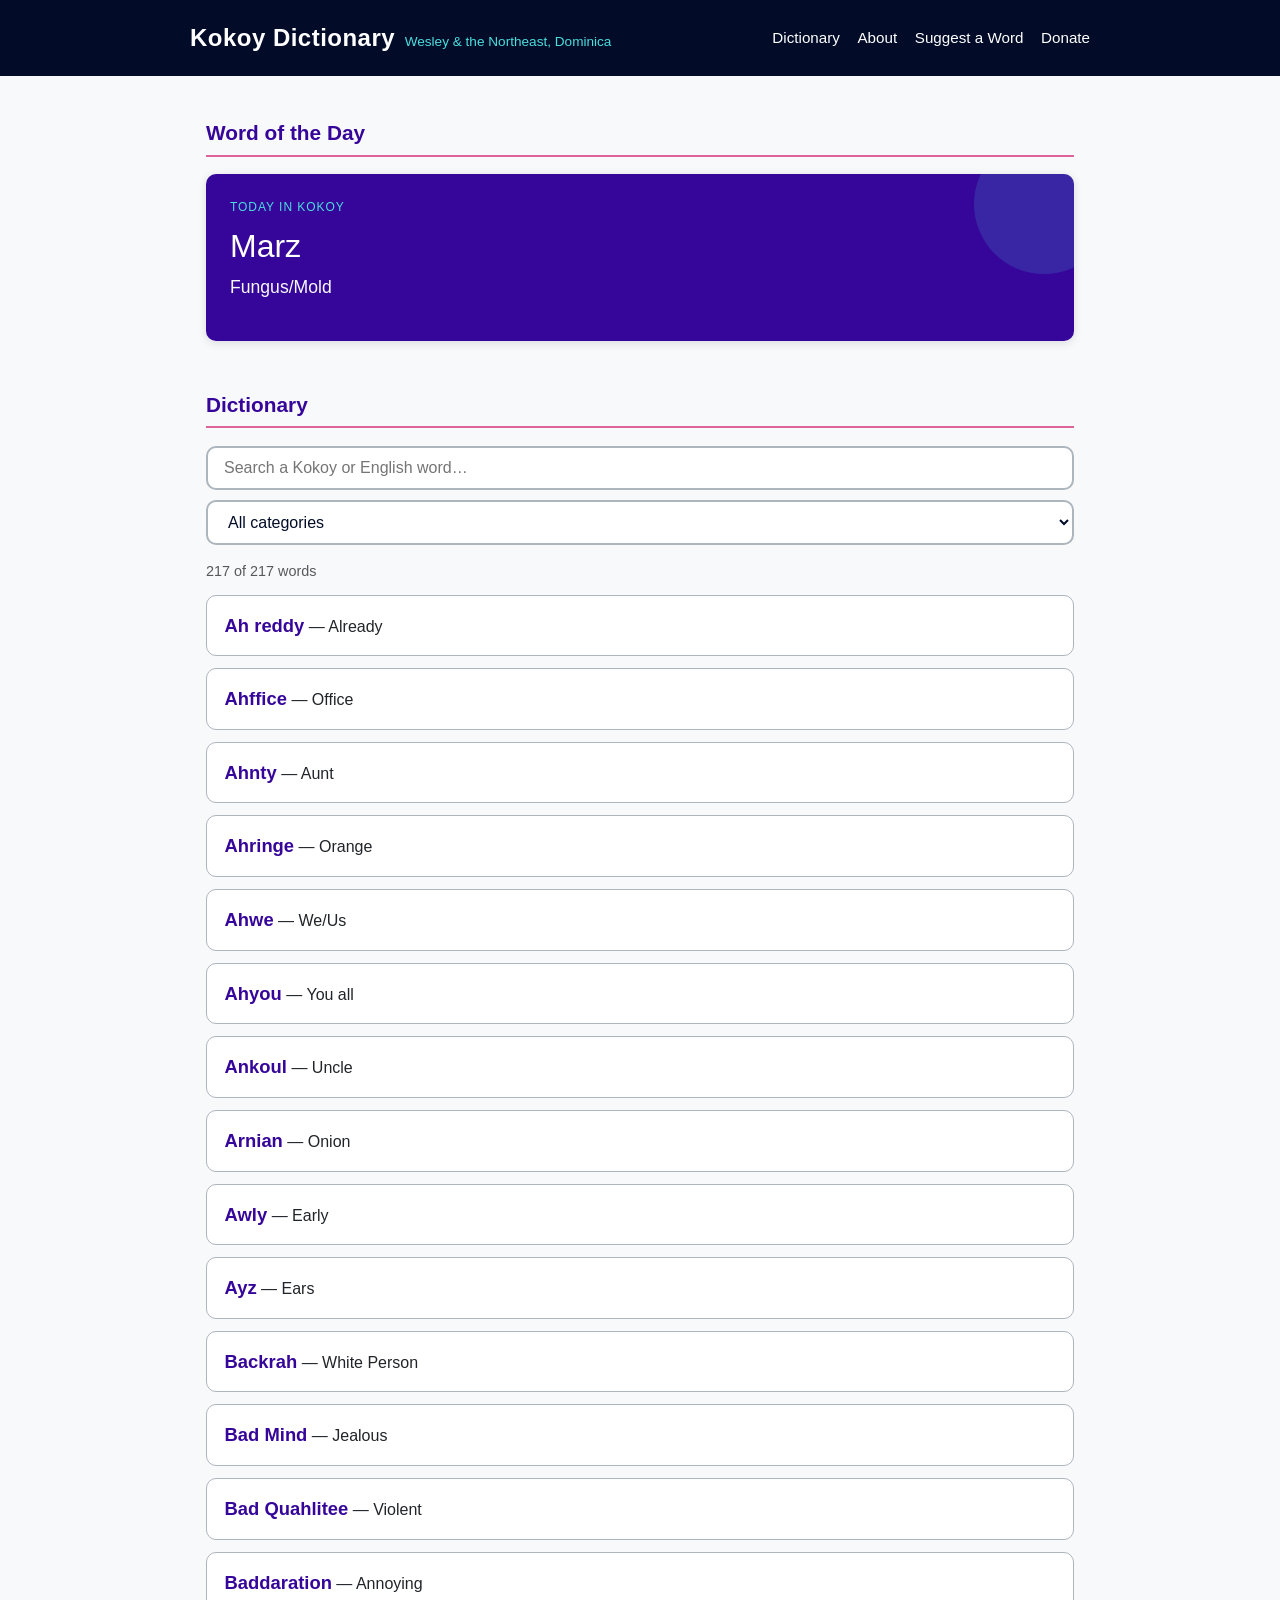
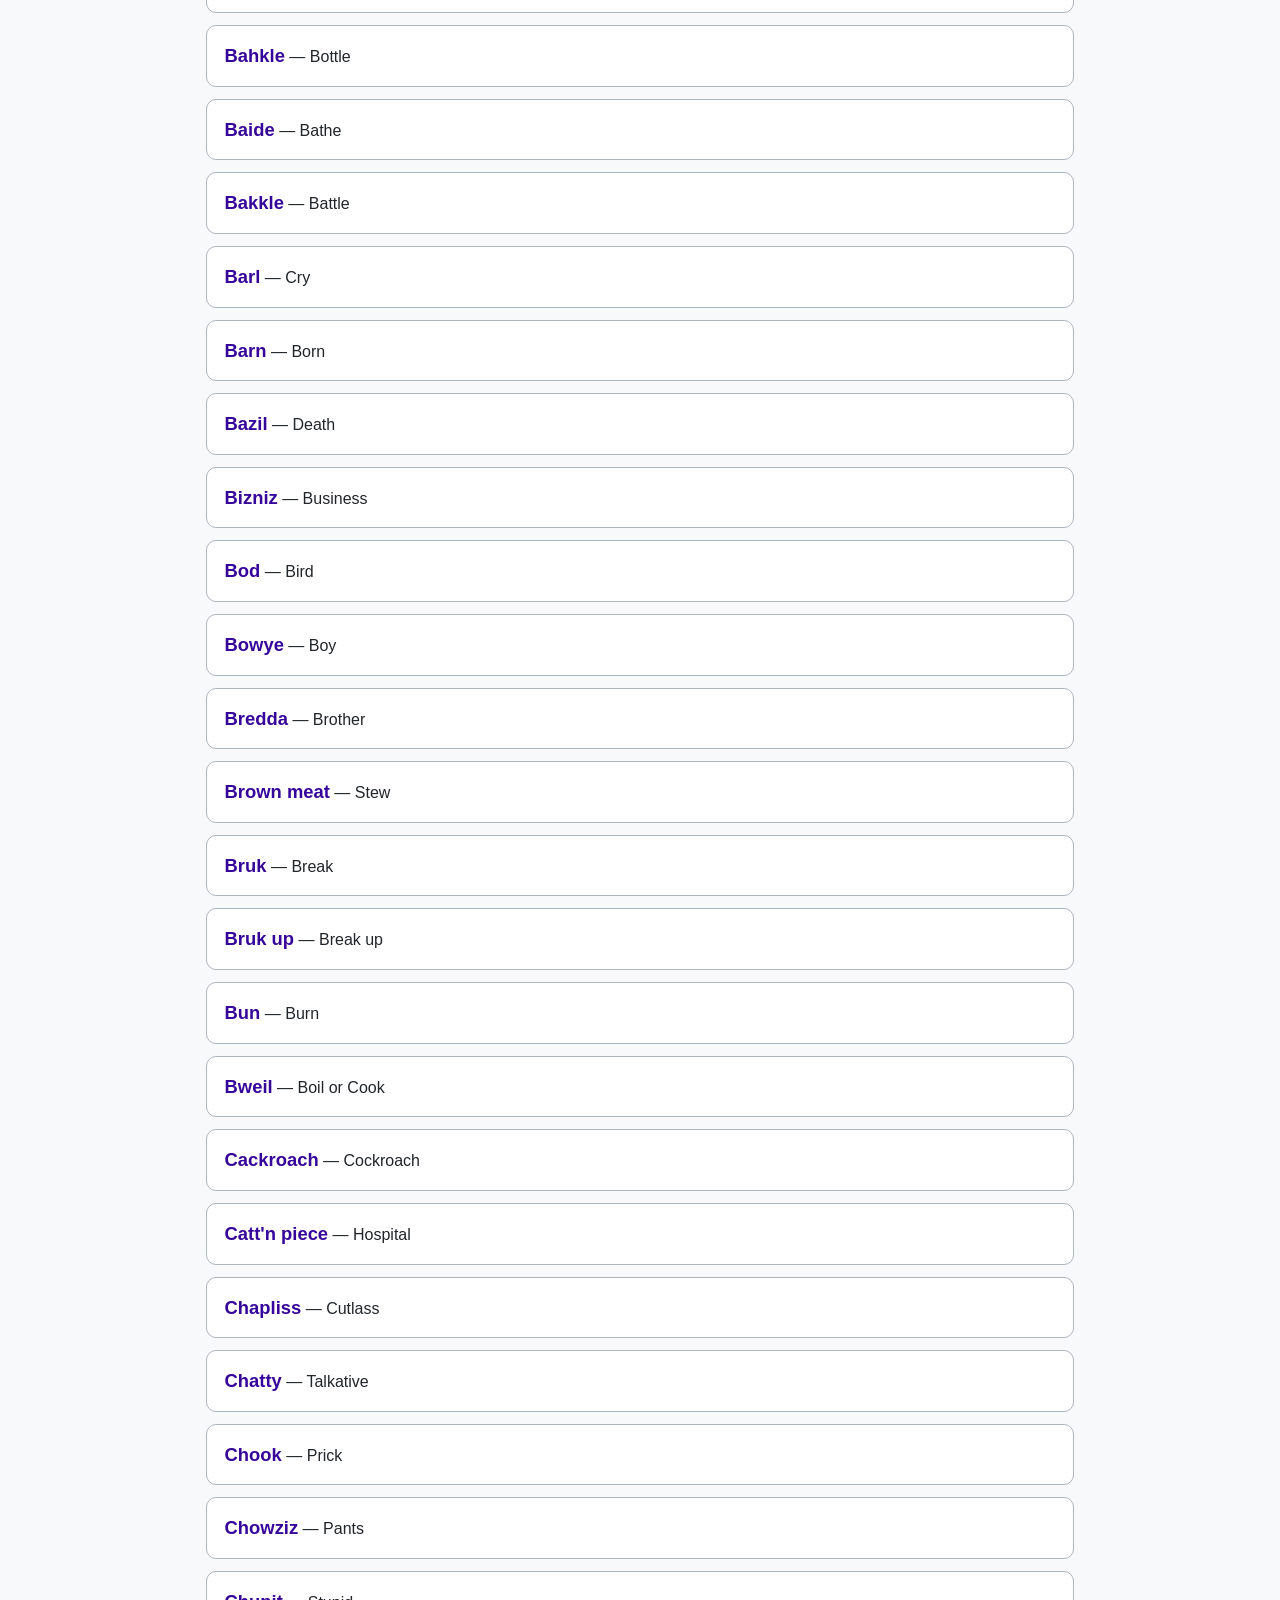
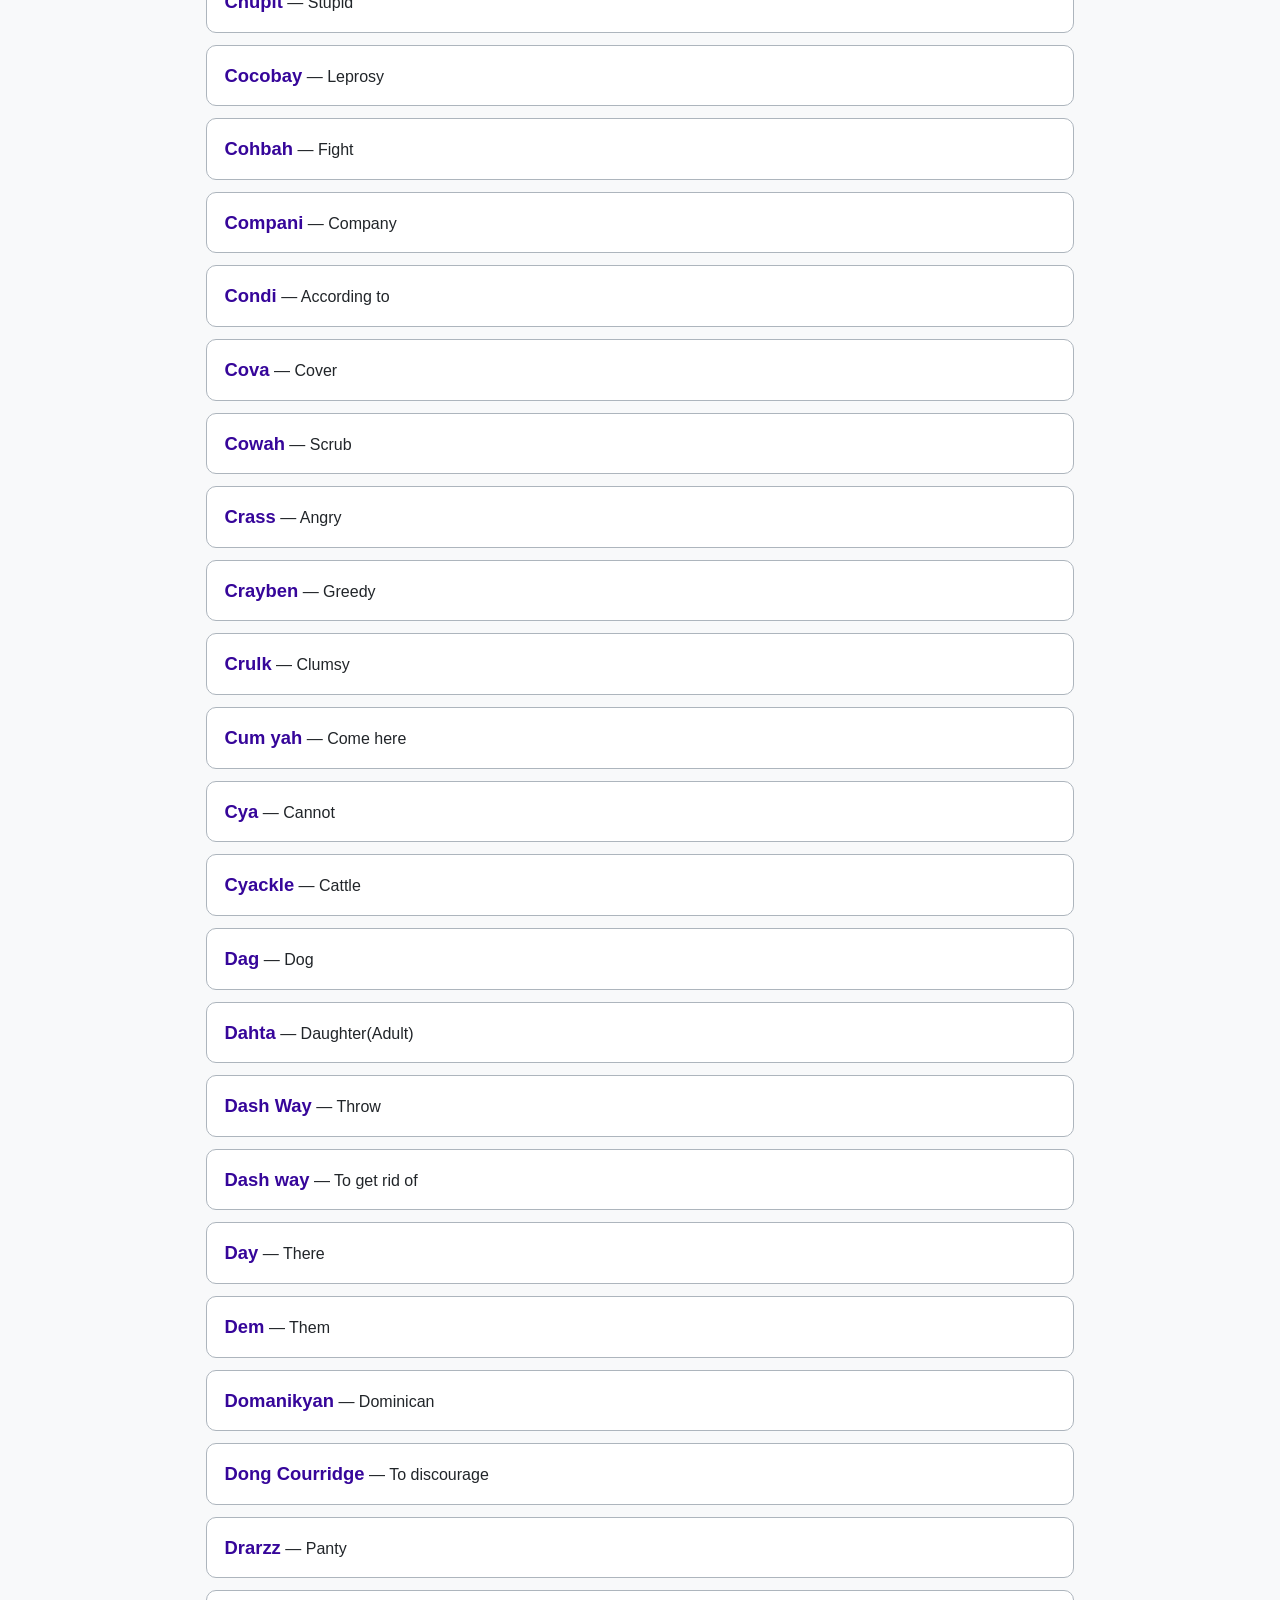
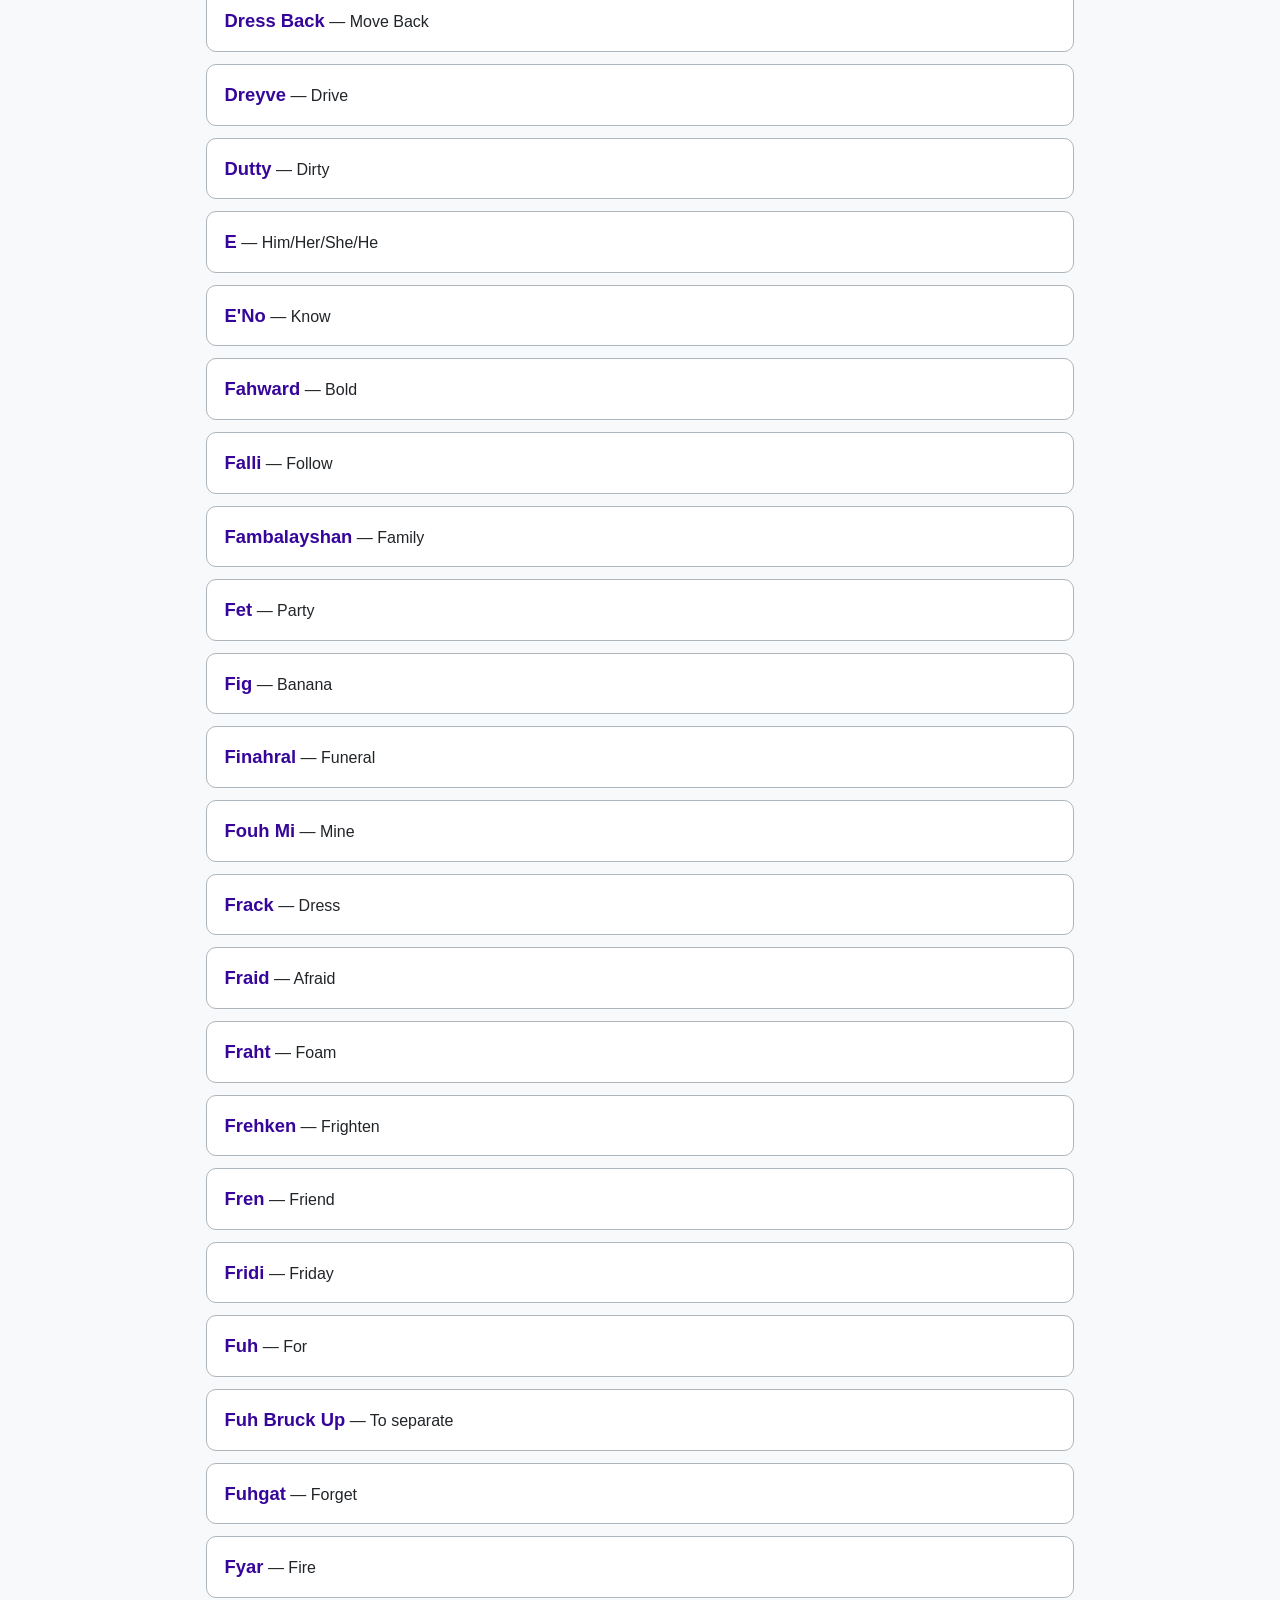
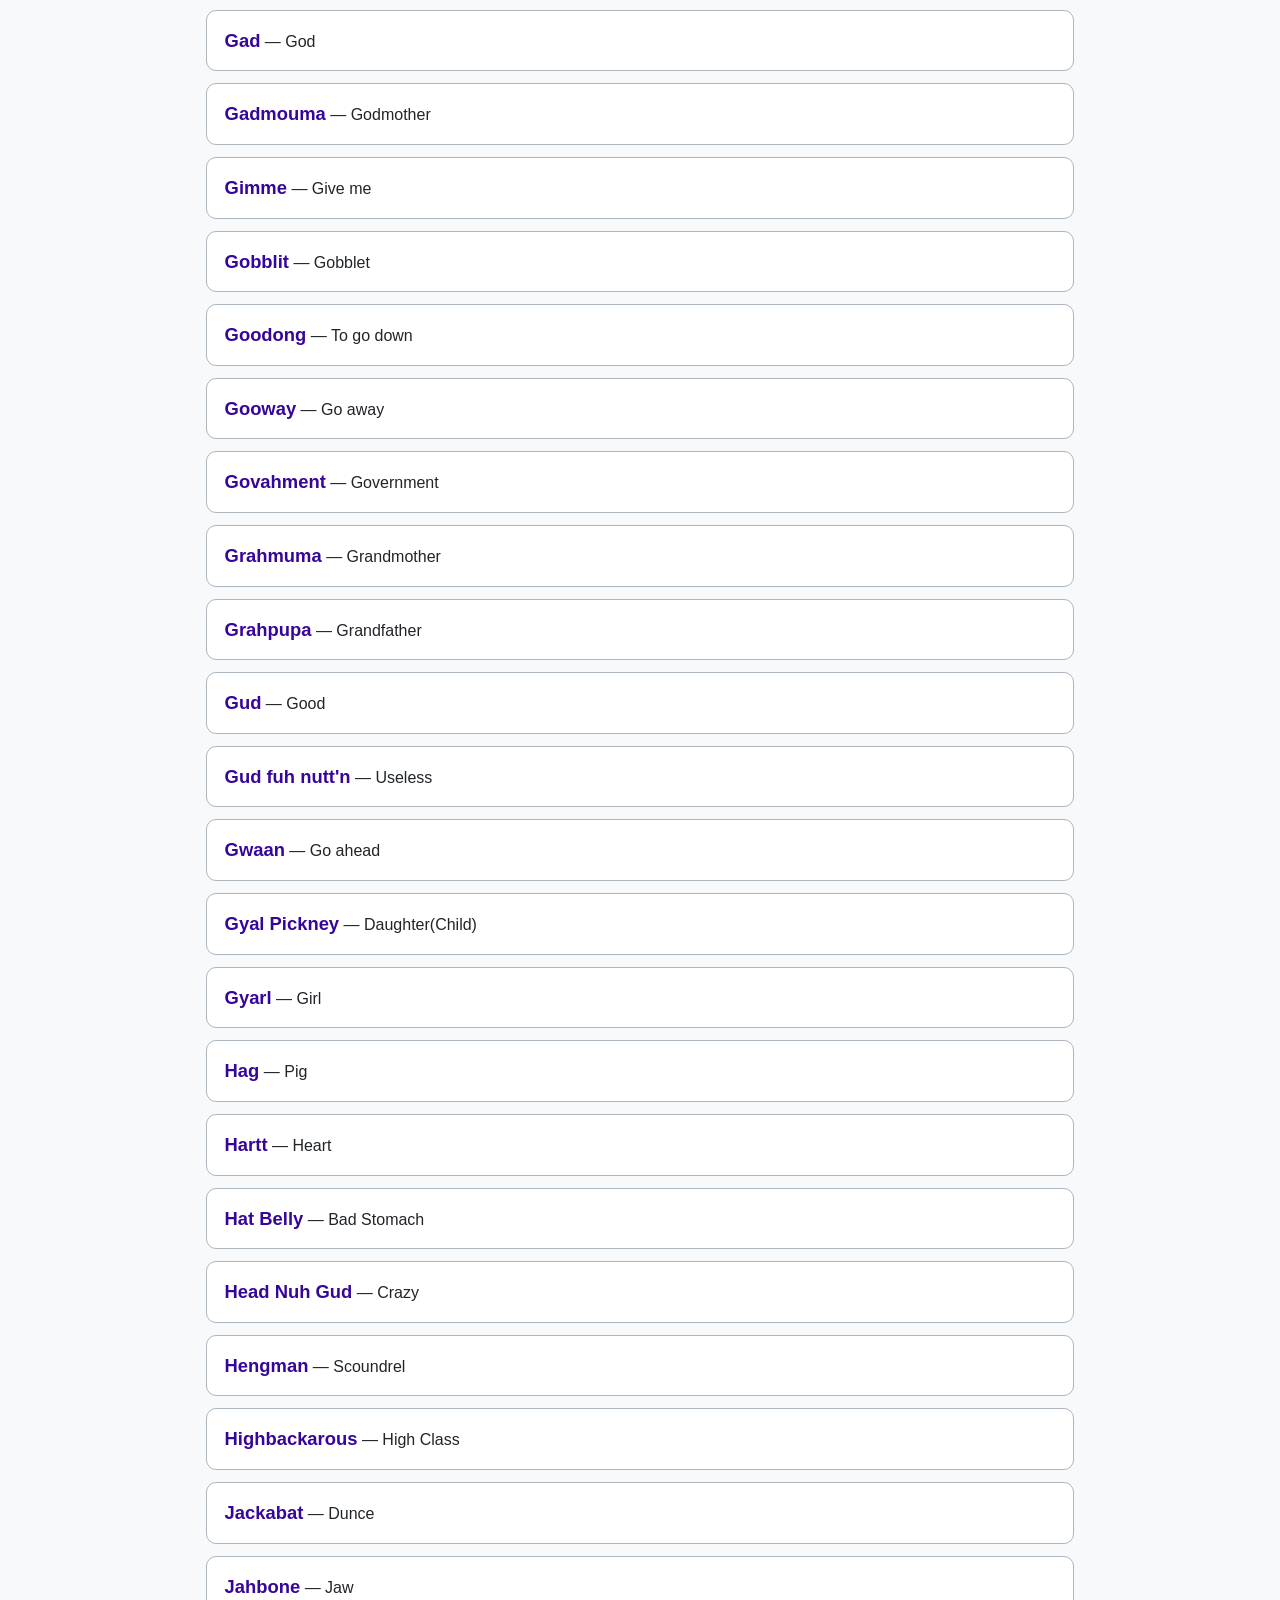
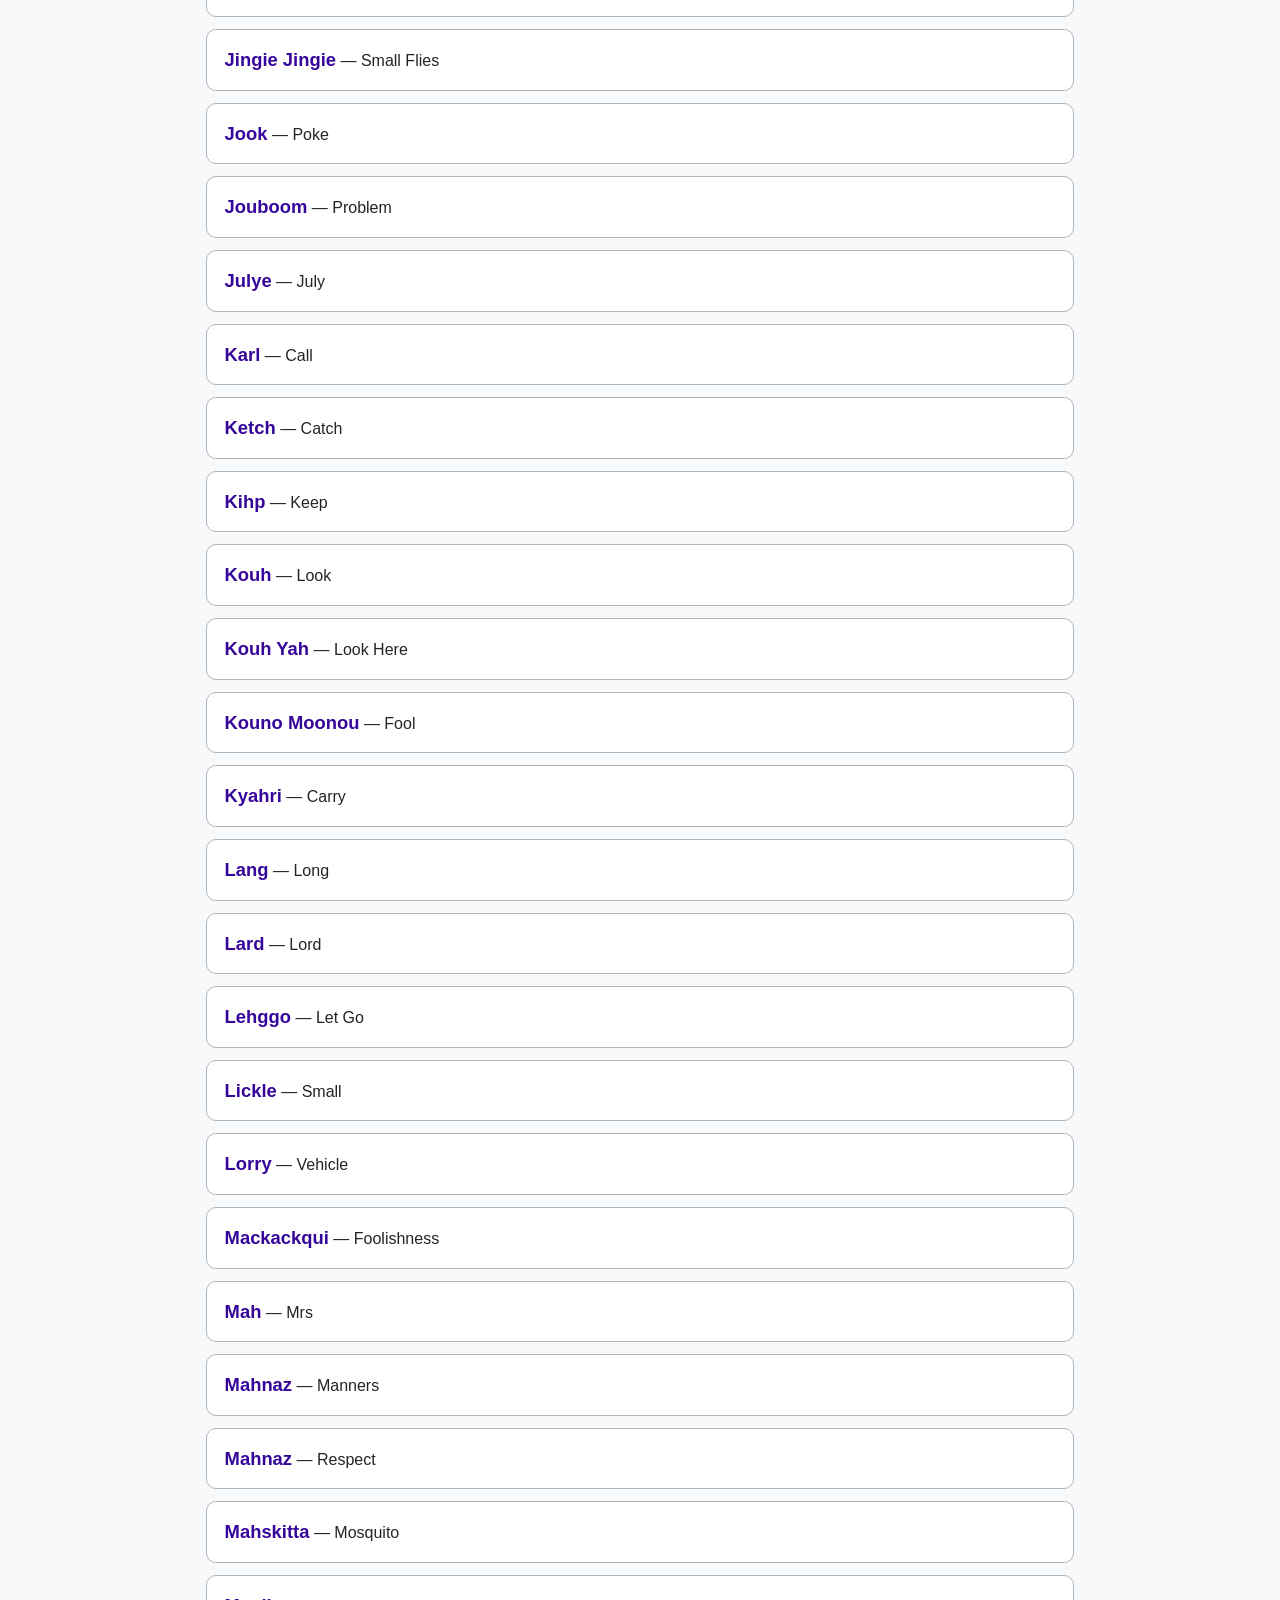
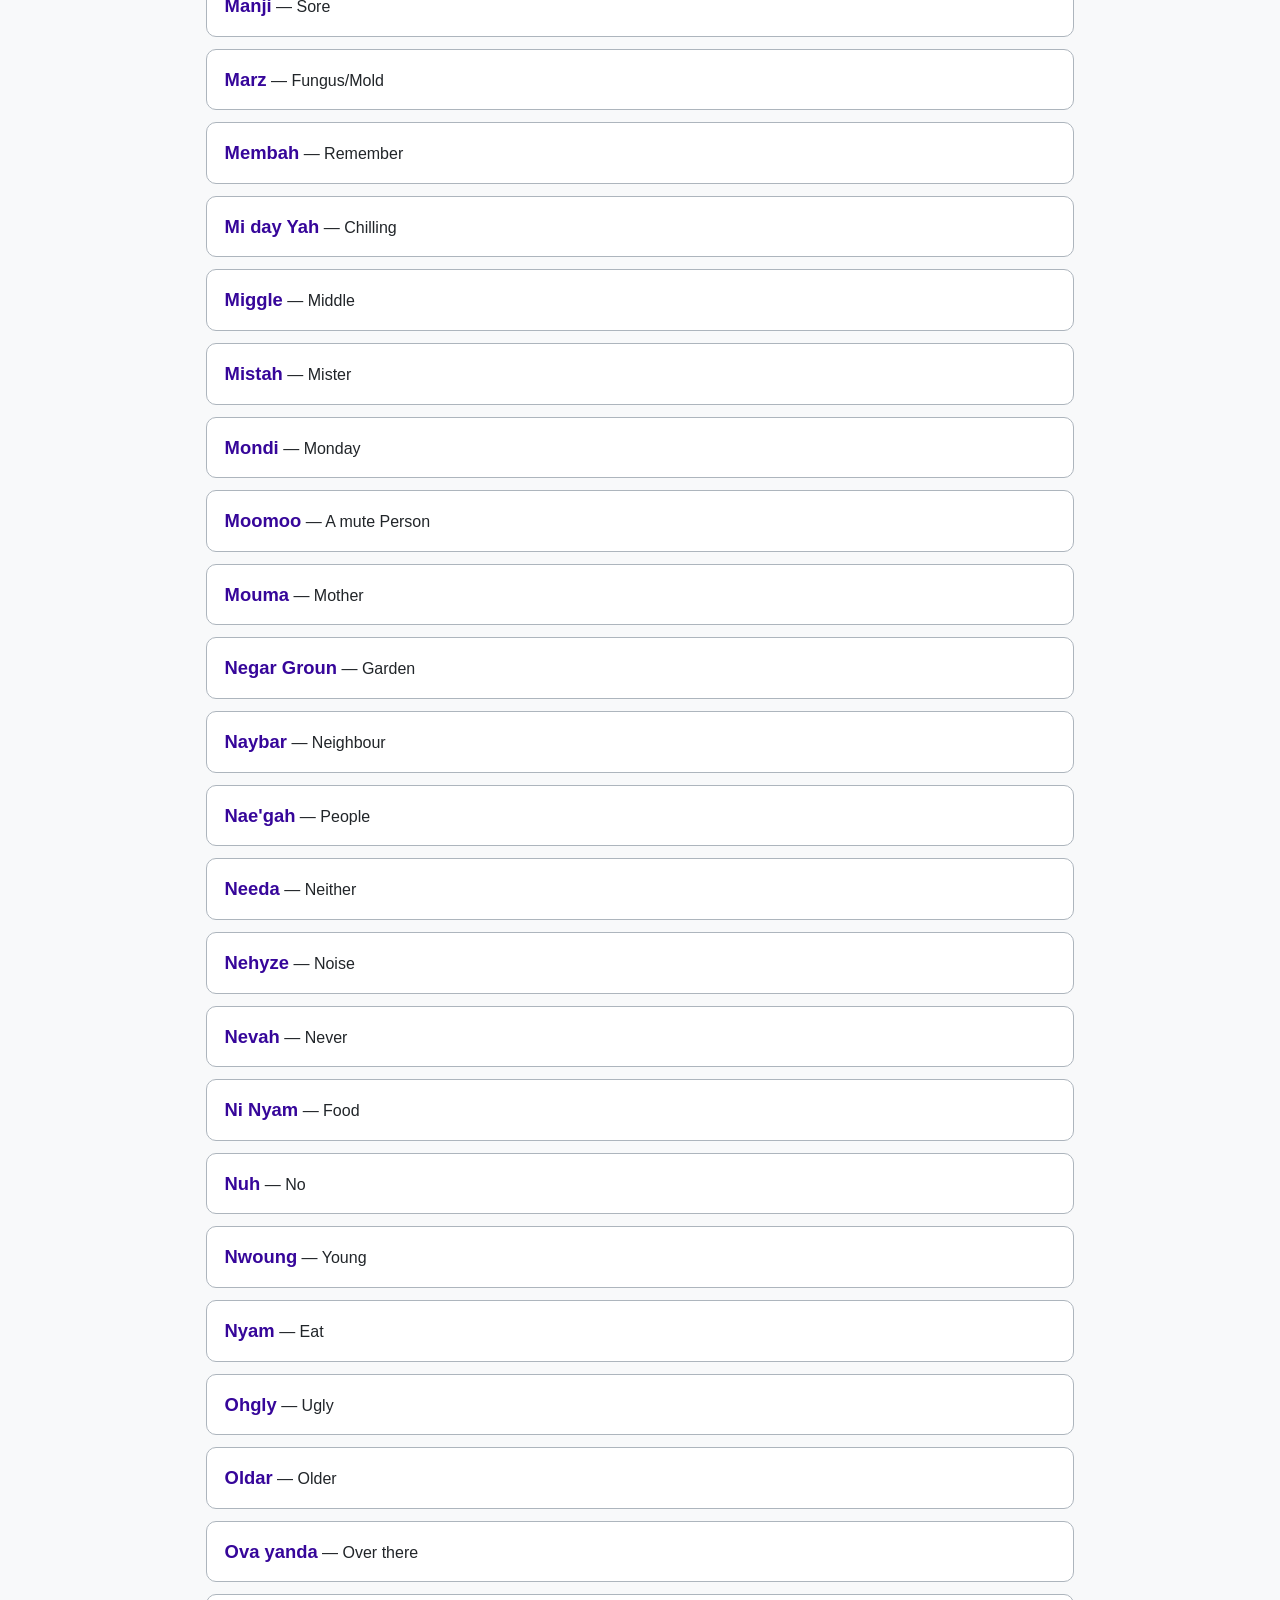
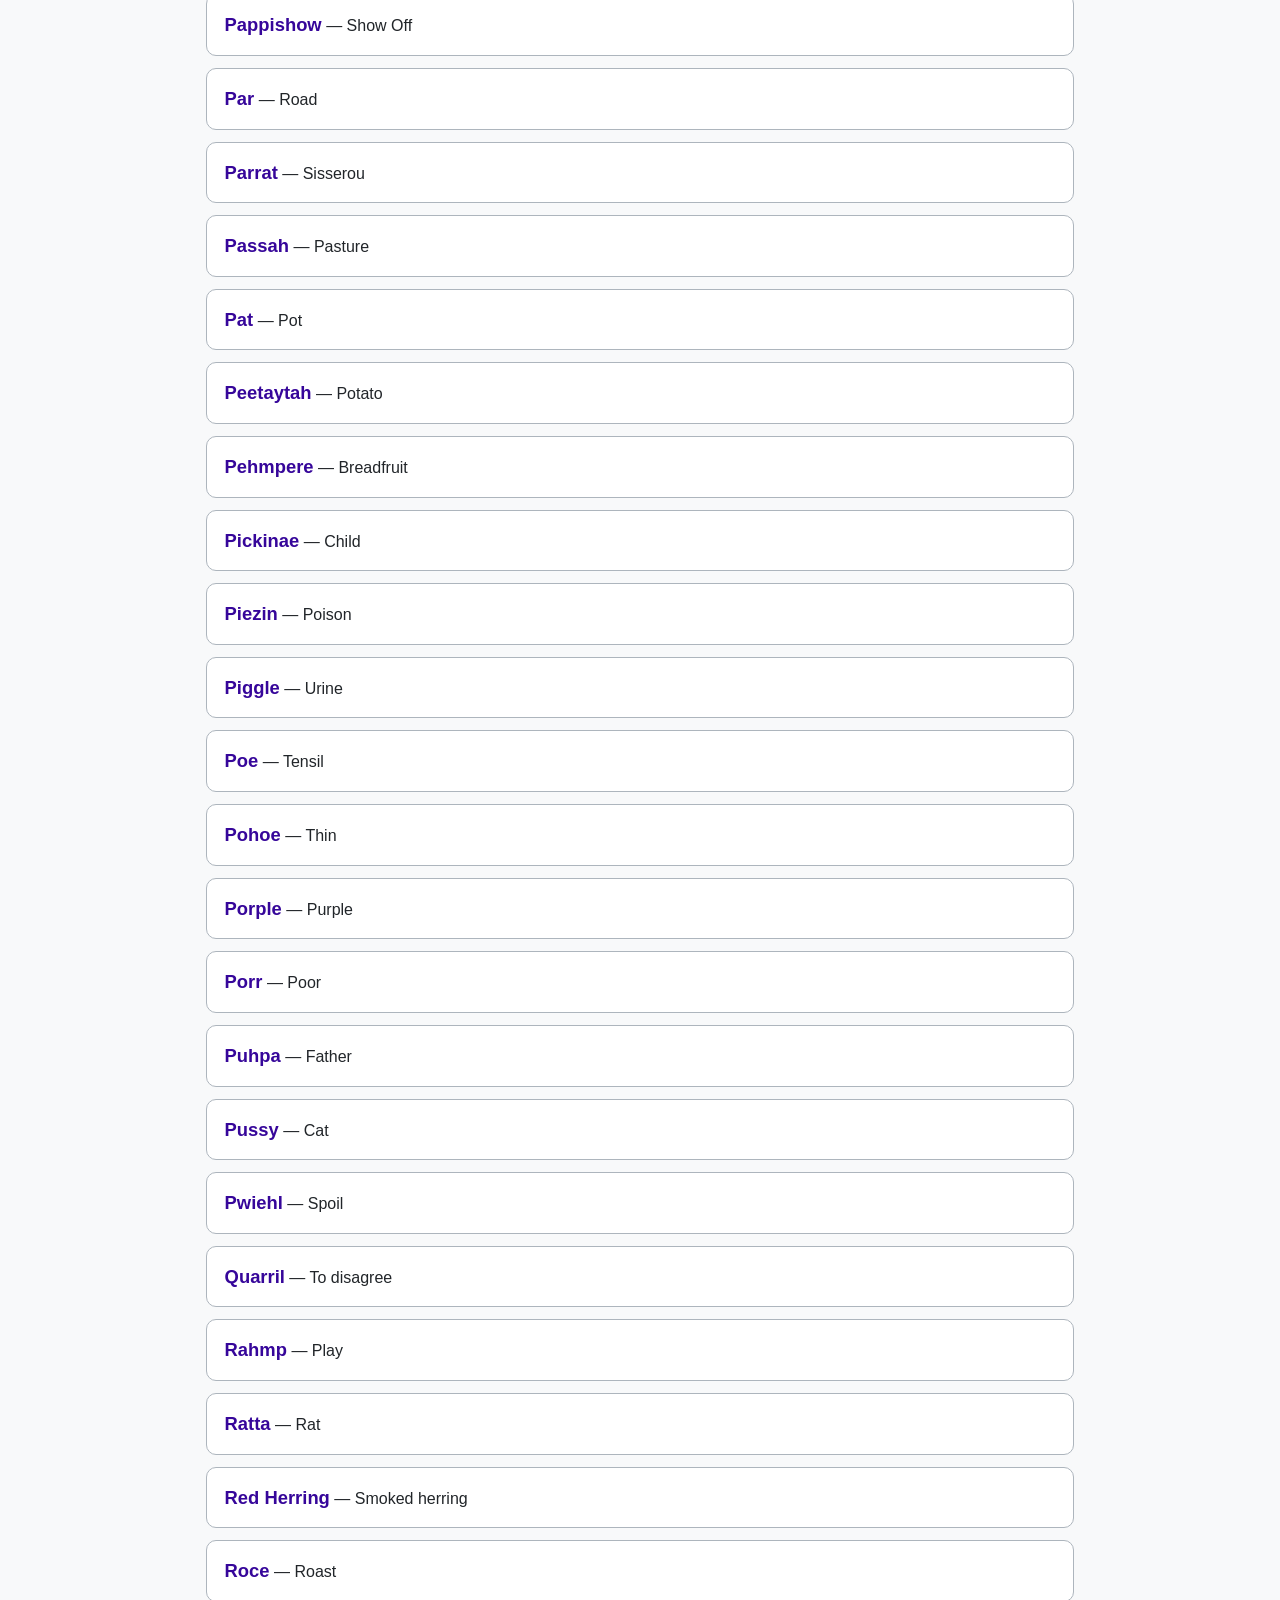
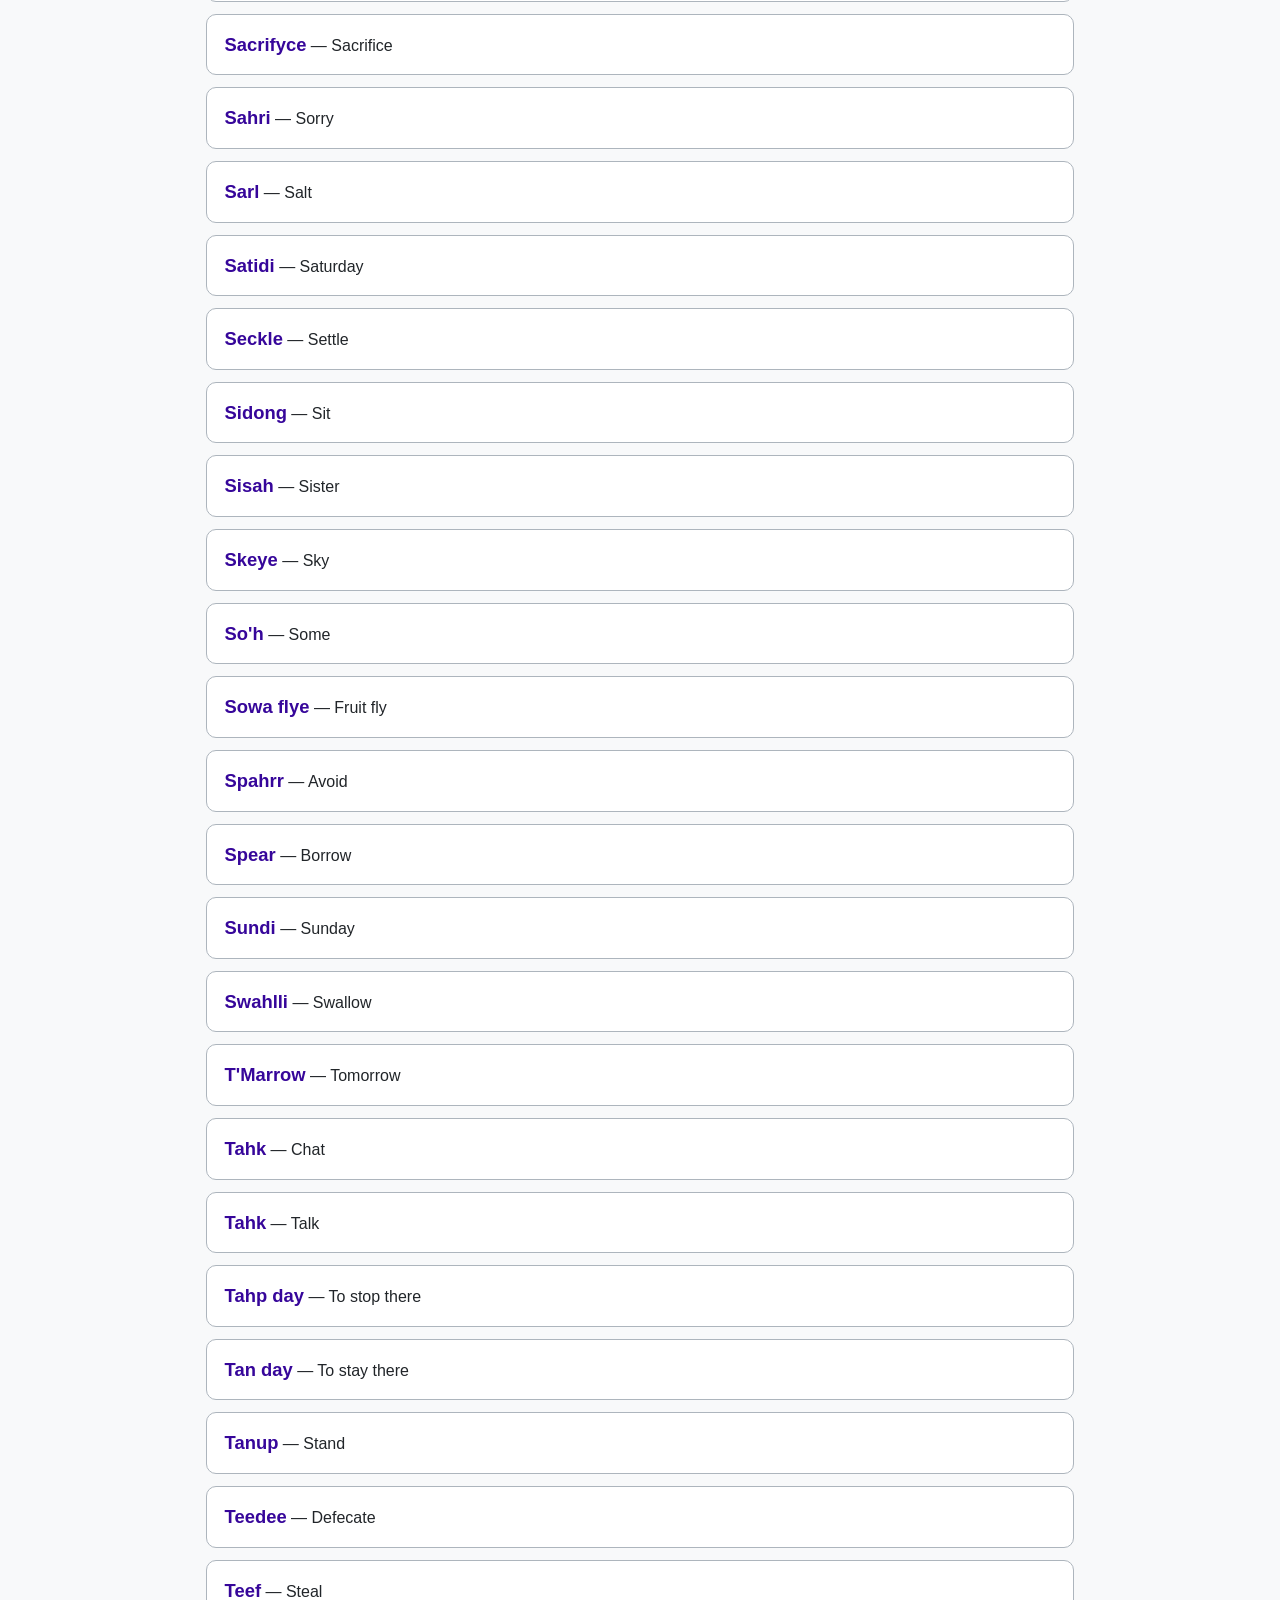
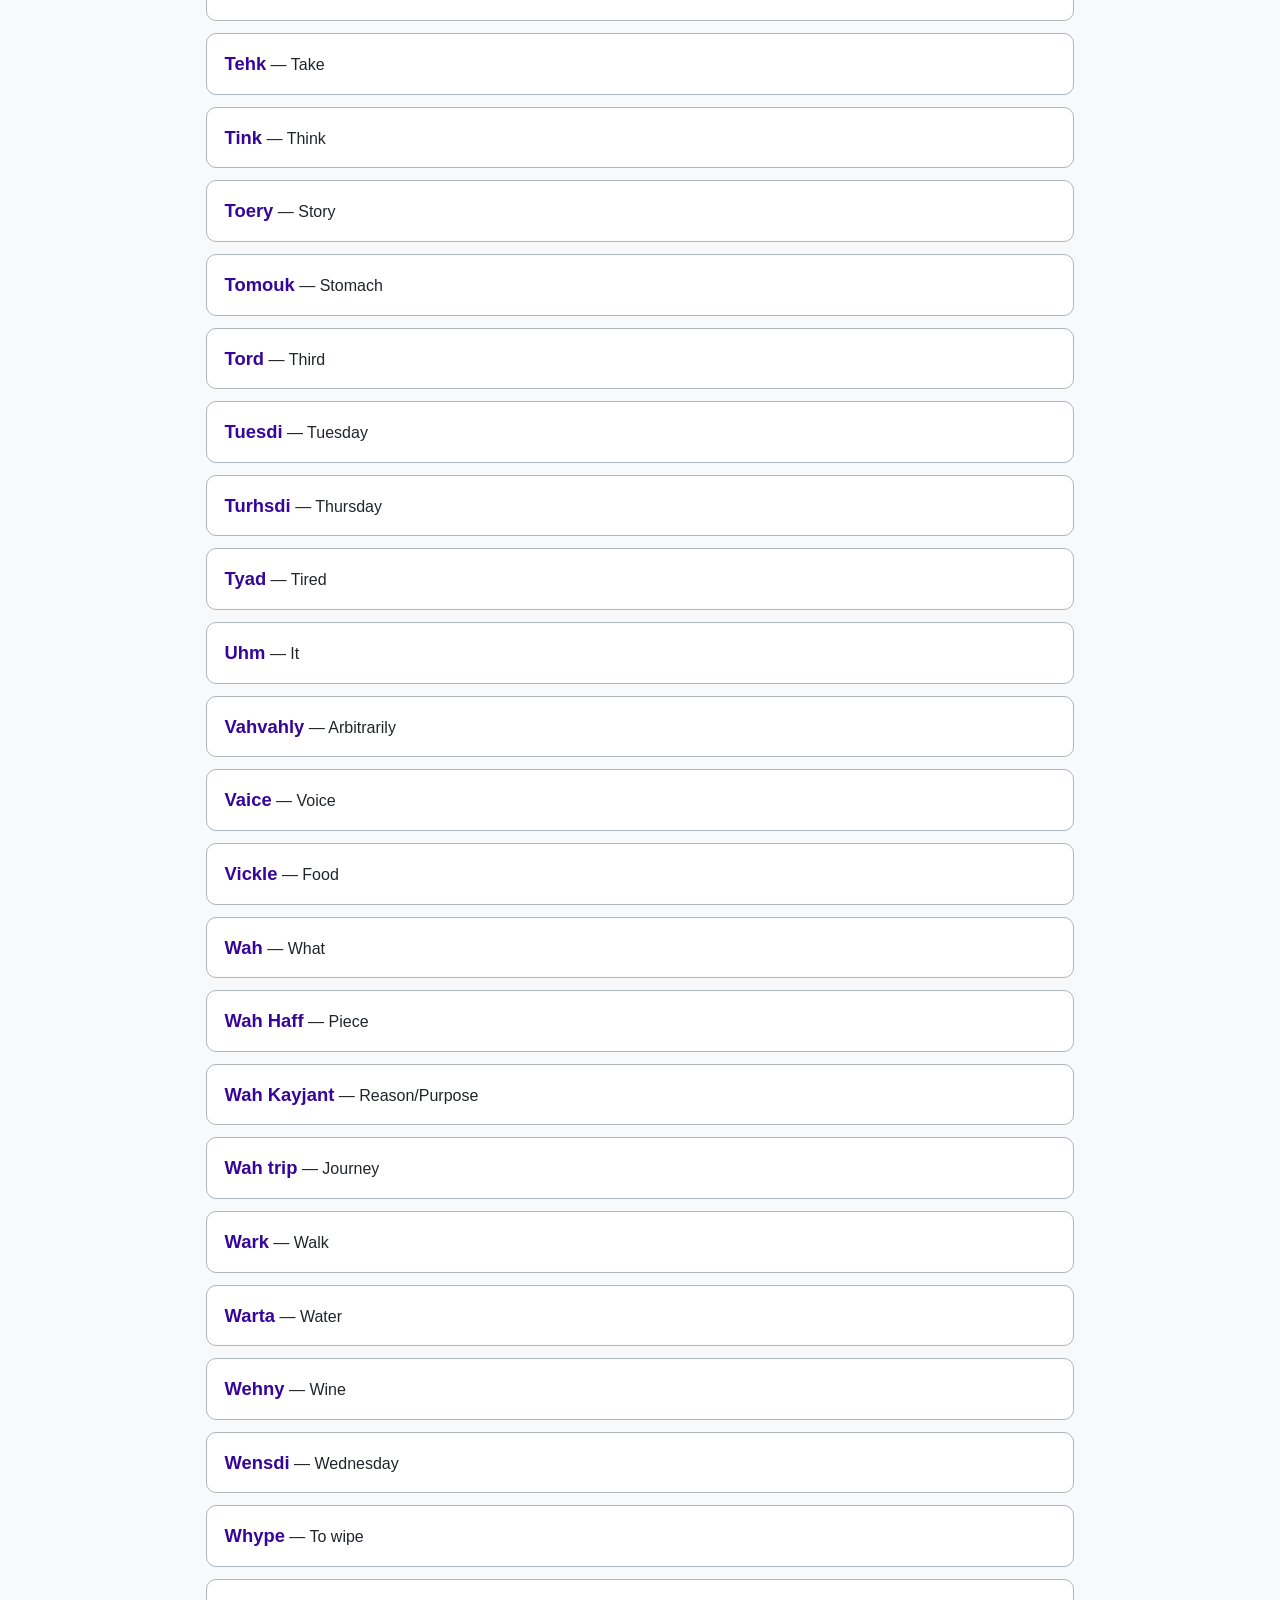
==== index.html @ e85174ed "To document and preserve Kokoy for future generations, built and maintained by a community member fr" ====
<!DOCTYPE html>
<html lang="en">
<head>
<meta charset="UTF-8" />
<meta name="viewport" content="width=device-width, initial-scale=1" />
<title>Kokoy Dictionary — Preserving the Creole of Northeast Dominica</title>
<meta name="description" content="A searchable, community-built dictionary of Kokoy, the English-based creole spoken in Marigot, Wesley, Woodford Hill, and Clifton, Dominica." />
<meta name="theme-color" content="#36069A" />
<link rel="manifest" href="manifest.json" />
<link rel="icon" href="icons/icon-192.png" />
<link rel="apple-touch-icon" href="icons/icon-192.png" />
<link rel="stylesheet" href="css/styles.css" />
</head>
<body>
<a class="skip-link" href="#main-content">Skip to main content</a>

<header class="site-header">
  <div class="header-inner">
    <div class="brand">
      <h1>Kokoy Dictionary</h1>
      <p class="tagline">Wesley &amp; the Northeast, Dominica</p>
    </div>
    <nav class="site-nav" aria-label="Primary">
      <ul>
        <li><a href="#dictionary">Dictionary</a></li>
        <li><a href="#about">About</a></li>
        <li><a href="#suggest">Suggest a Word</a></li>
        <li><a href="#donate">Donate</a></li>
      </ul>
    </nav>
  </div>
</header>

<main id="main-content">

  <div id="install-banner" class="install-banner" role="status">
    <span>Install Kokoy Dictionary on your device for offline access.</span>
    <button id="install-btn" class="btn btn-secondary">Install</button>
  </div>

  <section id="wotd" aria-labelledby="wotd-heading">
    <h2 id="wotd-heading">Word of the Day</h2>
    <div class="wotd-card" id="wotd-card">
      <p class="wotd-label">Today in Kokoy</p>
      <p class="wotd-word" id="wotd-word">—</p>
      <p class="wotd-english" id="wotd-english">Loading…</p>
      <p class="wotd-pron" id="wotd-pron"></p>
    </div>
  </section>

  <section id="dictionary" aria-labelledby="dictionary-heading">
    <h2 id="dictionary-heading">Dictionary</h2>

    <div class="search-wrap" role="search">
      <label for="search-input" class="visually-hidden">Search Kokoy or English words</label>
      <input
        type="text"
        id="search-input"
        placeholder="Search a Kokoy or English word…"
        autocomplete="off"
      />
      <select id="category-filter" aria-label="Filter by category">
        <option value="">All categories</option>
      </select>
    </div>

    <p class="result-count" id="result-count" aria-live="polite"></p>

    <ul class="word-list" id="word-list"></ul>
  </section>

  <section id="about-section">
    <details class="section-accordion" id="about">
      <summary aria-controls="about-body">
        <h2 id="about-heading">About Kokoy</h2>
      </summary>
      <div class="accordion-body" id="about-body">
        <div class="about-grid">
          <div class="about-item">
            <h3>The Language Gap</h3>
            <p>When the British took over Dominica from the French, they could not communicate with the enslaved people, who spoke French Creole (Kwéyòl). To bridge that gap, the British brought English-speaking enslaved people from Antigua, Montserrat, and St. Kitts to work specific estates, including Hatton Garden and Woodford Hill.</p>
          </div>
          <div class="about-item">
            <h3>A New Culture and Religion</h3>
            <p>These new arrivals brought their own customs, Protestant/Methodist religion, and English-based language, which strongly shaped the northeastern villages of Marigot, Wesley, Woodford Hill, and Clifton.</p>
          </div>
          <div class="about-item">
            <h3>The Birth of Kokoy</h3>
            <p>To communicate across the language barrier, an English-based creole called Kokoy was created, related to the creoles spoken in Jamaica and Antigua.</p>
          </div>
          <div class="about-item">
            <h3>How Kokoy Is Viewed Today</h3>
            <p>Once dismissed as a dialect for the uneducated, Kokoy is now celebrated and widely accepted, with speakers pushing for its recognition as a valid language in its own right.</p>
          </div>
          <div class="about-item">
            <h3>The Name "Kokoy"</h3>
            <p>Its origin is uncertain. Local lore says people from other villages thought the accent sounded like someone choking on a piece of kokoy (dry coconut meat).</p>
          </div>
          <div class="about-item">
            <h3>Why This Project Exists</h3>
            <p>To document and preserve Kokoy for future generations, built and maintained by a community member from Wesley, Dominica.</p>
          </div>
        </div>
      </div>
    </details>
  </section>

  <section id="suggest-section">
    <details class="section-accordion" id="suggest">
      <summary aria-controls="suggest-body">
        <h2 id="suggest-heading">Suggest a Word or Phrase</h2>
      </summary>
      <div class="accordion-body" id="suggest-body">
        <p>Know a Kokoy word, phrase, or correction that belongs here? Submit it below — it opens a pre-filled entry on GitHub for review, no account setup required to draft it.</p>
        <form id="suggest-form">
          <label for="s-kokoy">Kokoy word or phrase</label>
          <input type="text" id="s-kokoy" name="kokoy" required />

          <label for="s-english">English meaning</label>
          <input type="text" id="s-english" name="english" required />

          <label for="s-pron">Pronunciation (optional, spelled phonetically)</label>
          <input type="text" id="s-pron" name="pronunciation" />

          <label for="s-example">Example sentence (optional)</label>
          <textarea id="s-example" name="example"></textarea>

          <label for="s-name">Your name or village (optional, for credit)</label>
          <input type="text" id="s-name" name="contributor" />

          <p class="form-hint" id="suggest-hint">This opens GitHub in a new tab with your suggestion pre-filled. Nothing is submitted until you click "Submit new issue" there.</p>

          <div class="form-actions">
            <button type="submit" class="btn btn-primary" aria-describedby="suggest-hint">Preview &amp; Submit Suggestion</button>
          </div>
        </form>
      </div>
    </details>
  </section>

  <section id="donate" aria-labelledby="donate-heading">
    <h2 id="donate-heading">Support the Project</h2>
    <div class="donate-card">
      <p>Kokoy Dictionary is a free, community-run effort to preserve a living language. If it's meaningful to you, consider supporting the work.</p>
      <a id="kofi-link" class="btn btn-donate" href="#" target="_blank" rel="noopener">Donate via Ko-fi</a>
    </div>
  </section>

</main>

<footer>
  <p>Kokoy Dictionary &mdash; a project to preserve the creole language of Marigot, Wesley, Woodford Hill, and Clifton, Dominica.</p>
  <p><a href="#suggest">Contribute a word</a> &middot; <a id="footer-email" href="#">Contact</a></p>
</footer>

<script src="js/config.js"></script>
<script src="js/app.js"></script>
</body>
</html>
---- css/styles.css ----
/* Kokoy Dictionary — brand palette
   Primary:  #36069A (purple), #DE6399 (pink)
   Dark:     #020C28 (navy)
   Accent:   #4ADEDE (cyan — dark backgrounds only, see focus-ring note below)
   Neutrals: #FFFFFF, #F8F9FA, #212529, #595959, #ADB5BD
   All text/background pairs below verified WCAG AA (4.5:1+) for normal text
   with a contrast-ratio script, not by eye. --cyan measures ~1.6:1 on white/
   offwhite, so it is ONLY used as text/UI color on navy or purple
   backgrounds (11.78:1 / 7.76:1) — never on light ones. */

:root {
  --purple: #36069A;
  --purple-hover: #230367;
  --pink: #DE6399;
  --pink-dark: #C24379;
  --pink-dark-hover: #9E3160;
  --navy: #020C28;
  --cyan: #4ADEDE;
  --white: #FFFFFF;
  --offwhite: #F8F9FA;
  --dark: #212529;
  --gray: #595959;
  --lightgray: #ADB5BD;

  --font-body: -apple-system, BlinkMacSystemFont, "Segoe UI", Roboto, Helvetica, Arial, sans-serif;
  --radius: 10px;
  --shadow: 0 2px 10px rgba(2, 12, 40, 0.12);
}

* { box-sizing: border-box; }

html { scroll-behavior: smooth; }

body {
  margin: 0;
  font-family: var(--font-body);
  background: var(--offwhite);
  color: var(--navy);
  line-height: 1.5;
}

/* Skip link for keyboard/screen-reader users */
.skip-link {
  position: absolute;
  left: -999px;
  top: 0;
  background: var(--white);
  color: var(--purple);
  padding: 0.75rem 1rem;
  z-index: 100;
  border-radius: 0 0 8px 0;
}
.skip-link:focus {
  left: 0;
}

.visually-hidden {
  position: absolute;
  width: 1px;
  height: 1px;
  padding: 0;
  margin: -1px;
  overflow: hidden;
  clip: rect(0, 0, 0, 0);
  white-space: nowrap;
  border: 0;
}

/* Focus visibility — WCAG 2.4.7 / 1.4.11 (non-text contrast, 3:1 minimum).
   Purple-on-cyan and cyan-on-navy both clear contrast; purple-on-navy and
   cyan-on-white do not (1.5:1 / 1.6:1) — so the ring color is scoped to
   the background it actually renders against, not applied globally. */
a:focus-visible,
button:focus-visible,
input:focus-visible,
select:focus-visible,
textarea:focus-visible,
[tabindex]:focus-visible {
  outline: 3px solid var(--purple);
  outline-offset: 3px;
}

/* Dark-background containers: swap the ring to cyan so it stays visible. */
header.site-header :focus-visible,
footer :focus-visible,
.donate-card :focus-visible,
.wotd-card :focus-visible {
  outline-color: var(--cyan);
}

header.site-header {
  background: var(--navy);
  color: var(--white);
  padding: 1.25rem 1rem;
}

.header-inner {
  max-width: 900px;
  margin: 0 auto;
  display: flex;
  align-items: center;
  justify-content: space-between;
  flex-wrap: wrap;
  gap: 0.75rem;
}

.brand {
  display: flex;
  align-items: baseline;
  gap: 0.6rem;
}

.brand h1 {
  margin: 0;
  font-size: 1.5rem;
  letter-spacing: 0.02em;
}

.brand .tagline {
  color: var(--cyan);
  font-size: 0.85rem;
  margin: 0;
}

nav.site-nav ul {
  list-style: none;
  display: flex;
  gap: 1.1rem;
  margin: 0;
  padding: 0;
  flex-wrap: wrap;
}

nav.site-nav a {
  color: var(--white);
  text-decoration: none;
  font-size: 0.95rem;
  border-bottom: 2px solid transparent;
  padding-bottom: 2px;
}

nav.site-nav a:hover,
nav.site-nav a:focus-visible {
  border-bottom-color: var(--cyan);
}

main {
  max-width: 900px;
  margin: 0 auto;
  padding: 1.5rem 1rem 4rem;
}

section {
  margin-bottom: 3rem;
}

section > h2 {
  color: var(--purple);
  border-bottom: 2px solid var(--pink);
  padding-bottom: 0.4rem;
  font-size: 1.3rem;
}

/* Section-level accordion (About, Suggest a Word) — native <details>, so it
   works with zero JS and is keyboard/screen-reader operable by default. */
.section-accordion {
  border: 1px solid var(--lightgray);
  border-radius: var(--radius);
  background: var(--white);
  overflow: hidden;
}

.section-accordion > summary {
  cursor: pointer;
  list-style: none;
  display: flex;
  align-items: center;
  justify-content: space-between;
  gap: 0.75rem;
  padding: 1rem 1.25rem;
}

.section-accordion > summary::-webkit-details-marker { display: none; }

.section-accordion > summary h2 {
  margin: 0;
  border-bottom: none;
  padding-bottom: 0;
  font-size: 1.2rem;
}

.section-accordion > summary::after {
  content: "+";
  font-size: 1.4rem;
  line-height: 1;
  color: var(--purple);
  flex-shrink: 0;
  transition: transform 0.15s ease;
}

.section-accordion[open] > summary::after {
  content: "\2212"; /* minus sign */
}

.section-accordion .accordion-body {
  padding: 0 1.25rem 1.25rem;
}

/* Word of the day */
.wotd-card {
  background: var(--purple);
  color: var(--white);
  border-radius: var(--radius);
  padding: 1.5rem;
  box-shadow: var(--shadow);
  position: relative;
  overflow: hidden;
}

.wotd-card::before {
  content: "";
  position: absolute;
  right: -40px;
  top: -40px;
  width: 140px;
  height: 140px;
  border-radius: 50%;
  background: var(--cyan);
  opacity: 0.15;
}

.wotd-label {
  text-transform: uppercase;
  font-size: 0.75rem;
  letter-spacing: 0.08em;
  color: var(--cyan);
  margin: 0 0 0.4rem;
}

.wotd-word {
  font-size: 2rem;
  margin: 0;
}

.wotd-english {
  font-size: 1.1rem;
  margin: 0.25rem 0 0.75rem;
  color: var(--offwhite);
}

.wotd-pron {
  font-style: italic;
  color: var(--offwhite);
  opacity: 0.85;
}

/* Search */
.search-wrap {
  display: flex;
  gap: 0.6rem;
  flex-wrap: wrap;
  margin-bottom: 1rem;
}

#search-input {
  flex: 1 1 240px;
  padding: 0.7rem 1rem;
  font-size: 1rem;
  border: 2px solid var(--lightgray);
  border-radius: var(--radius);
  background: var(--white);
  color: var(--navy);
}

#search-input:focus-visible {
  border-color: var(--purple);
}

#category-filter {
  padding: 0.7rem 1rem;
  font-size: 1rem;
  border: 2px solid var(--lightgray);
  border-radius: var(--radius);
  background: var(--white);
  color: var(--navy);
}

.result-count {
  color: var(--gray);
  font-size: 0.9rem;
  margin: 0 0 0.75rem;
}

/* Word list */
.word-list {
  list-style: none;
  margin: 0;
  padding: 0;
  display: grid;
  gap: 0.75rem;
}

.word-card {
  background: var(--white);
  border: 1px solid var(--lightgray);
  border-radius: var(--radius);
  padding: 1rem 1.1rem;
}

.word-card summary {
  cursor: pointer;
  list-style: none;
  display: flex;
  align-items: baseline;
  justify-content: space-between;
  gap: 0.75rem;
  flex-wrap: wrap;
}

.word-card summary::-webkit-details-marker { display: none; }

.word-kokoy {
  font-weight: 700;
  font-size: 1.15rem;
  color: var(--purple);
}

.word-english {
  color: var(--dark);
}

.word-tag {
  display: inline-block;
  background: var(--offwhite);
  color: var(--purple);
  border: 1px solid var(--purple);
  border-radius: 999px;
  padding: 0.1rem 0.6rem;
  font-size: 0.75rem;
  margin-left: 0.5rem;
}

.word-detail {
  margin-top: 0.7rem;
  padding-top: 0.7rem;
  border-top: 1px dashed var(--lightgray);
  color: var(--dark);
  font-size: 0.95rem;
}

.word-detail dt {
  font-weight: 600;
  color: var(--gray);
  margin-top: 0.5rem;
}

.word-detail dd {
  margin: 0.15rem 0 0;
}

.empty-state {
  color: var(--gray);
  padding: 2rem 1rem;
  text-align: center;
}

/* Buttons */
.btn {
  display: inline-block;
  padding: 0.75rem 1.4rem;
  border-radius: var(--radius);
  font-weight: 600;
  text-decoration: none;
  border: none;
  cursor: pointer;
  font-size: 1rem;
}

.btn-primary {
  background: var(--purple);
  color: var(--white);
}
.btn-primary:hover, .btn-primary:focus-visible { background: var(--purple-hover); }

.btn-donate {
  /* White on plain --pink is 3.31:1 (fails AA); pink-dark clears 4.80:1. */
  background: var(--pink-dark);
  color: var(--white);
}
.btn-donate:hover, .btn-donate:focus-visible { background: var(--pink-dark-hover); }

.btn-secondary {
  background: var(--white);
  color: var(--purple);
  border: 2px solid var(--purple);
}
.btn-secondary:hover, .btn-secondary:focus-visible { background: var(--offwhite); }

/* Forms */
label {
  display: block;
  font-weight: 600;
  margin: 0.9rem 0 0.3rem;
  color: var(--dark);
}

input[type="text"],
input[type="email"],
textarea,
select {
  width: 100%;
  padding: 0.65rem 0.8rem;
  border: 2px solid var(--lightgray);
  border-radius: 8px;
  font-family: inherit;
  font-size: 1rem;
  color: var(--navy);
  background: var(--white);
}

textarea { min-height: 90px; resize: vertical; }

.form-hint {
  color: var(--gray);
  font-size: 0.85rem;
  margin: 0.2rem 0 0;
}

.form-actions {
  margin-top: 1.2rem;
}

/* About — semantic grid instead of consecutive bolded paragraphs */
.about-grid {
  display: grid;
  grid-template-columns: 1fr;
  gap: 1.1rem;
  margin: 0;
}

.about-item {
  background: var(--white);
  border-left: 4px solid var(--purple);
  border-radius: var(--radius);
  padding: 1.1rem 1.25rem;
  box-shadow: var(--shadow);
}

.about-item h3 {
  margin: 0 0 0.4rem;
  color: var(--purple);
  font-size: 1.05rem;
}

.about-item p {
  margin: 0;
  color: var(--dark);
}

@media (min-width: 640px) {
  .about-grid {
    grid-template-columns: repeat(2, 1fr);
  }
}

/* Donate section */
.donate-card {
  background: var(--navy);
  color: var(--white);
  border-radius: var(--radius);
  padding: 1.5rem;
  text-align: center;
}
.donate-card p { color: var(--offwhite); }

footer {
  background: var(--navy);
  color: var(--offwhite);
  text-align: center;
  padding: 1.5rem 1rem;
  font-size: 0.85rem;
}

footer a { color: var(--cyan); }

.install-banner {
  display: none;
  align-items: center;
  justify-content: space-between;
  gap: 1rem;
  background: var(--cyan);
  color: var(--navy);
  padding: 0.75rem 1rem;
  border-radius: var(--radius);
  margin-bottom: 1.5rem;
}
.install-banner.visible { display: flex; }
.install-banner button { flex-shrink: 0; }

@media (max-width: 600px) {
  .brand h1 { font-size: 1.25rem; }
  .wotd-word { font-size: 1.6rem; }
}
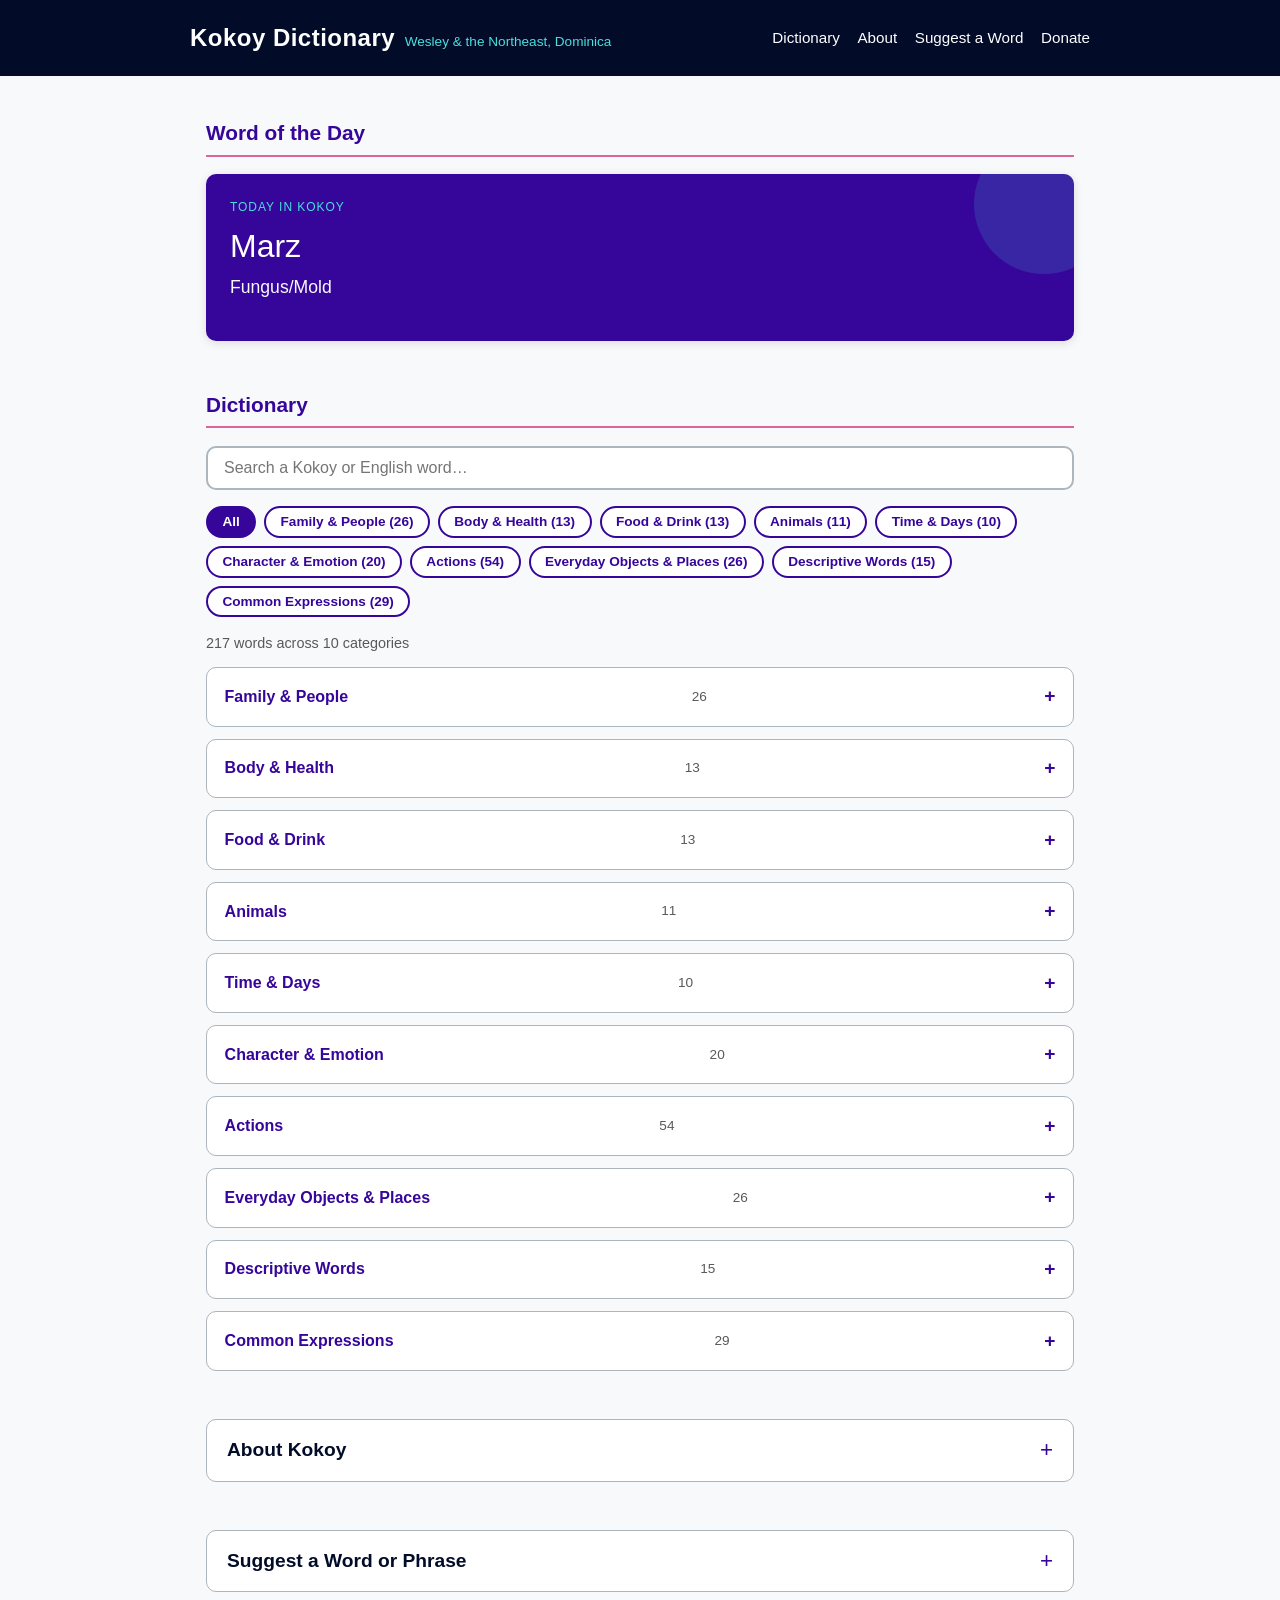
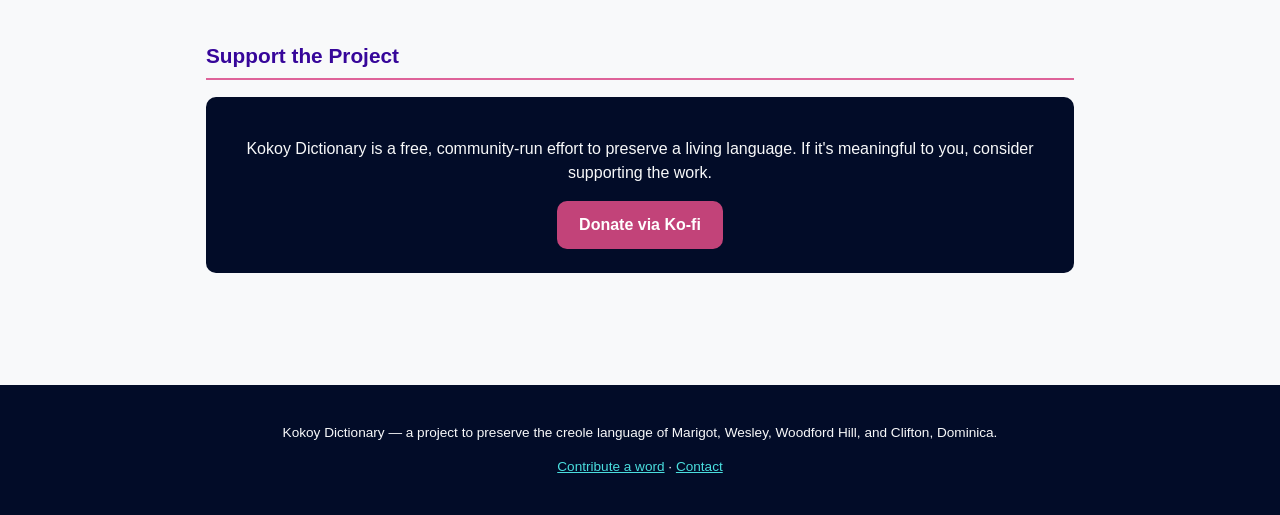
==== commit 296ef41f: "Updated filter" ====
--- a/index.html
+++ b/index.html
@@ -59,10 +59,9 @@
         placeholder="Search a Kokoy or English word…"
         autocomplete="off"
       />
-      <select id="category-filter" aria-label="Filter by category">
-        <option value="">All categories</option>
-      </select>
     </div>
+
+    <div class="chip-filter" id="category-chips" role="group" aria-label="Filter by category"></div>
 
     <p class="result-count" id="result-count" aria-live="polite"></p>
 
@@ -111,8 +110,19 @@
         <h2 id="suggest-heading">Suggest a Word or Phrase</h2>
       </summary>
       <div class="accordion-body" id="suggest-body">
-        <p>Know a Kokoy word, phrase, or correction that belongs here? Submit it below — it opens a pre-filled entry on GitHub for review, no account setup required to draft it.</p>
+        <p>Know a Kokoy word, phrase, or correction that belongs here? Submit it below — no account needed.</p>
         <form id="suggest-form">
+          <input type="hidden" name="access_key" id="s-access-key" value="" />
+          <input type="hidden" name="subject" value="New Kokoy word suggestion" />
+          <input
+            type="checkbox"
+            name="botcheck"
+            id="s-botcheck"
+            class="visually-hidden"
+            tabindex="-1"
+            autocomplete="off"
+          />
+
           <label for="s-kokoy">Kokoy word or phrase</label>
           <input type="text" id="s-kokoy" name="kokoy" required />
 
@@ -128,12 +138,19 @@
           <label for="s-name">Your name or village (optional, for credit)</label>
           <input type="text" id="s-name" name="contributor" />
 
-          <p class="form-hint" id="suggest-hint">This opens GitHub in a new tab with your suggestion pre-filled. Nothing is submitted until you click "Submit new issue" there.</p>
+          <p class="form-hint" id="suggest-hint">Submitted directly to our team. Nothing is posted publicly.</p>
 
           <div class="form-actions">
-            <button type="submit" class="btn btn-primary" aria-describedby="suggest-hint">Preview &amp; Submit Suggestion</button>
+            <button type="submit" class="btn btn-primary" aria-describedby="suggest-hint">Submit Suggestion</button>
           </div>
+
+          <p id="suggest-status" class="form-status" role="status" aria-live="polite"></p>
         </form>
+
+        <p class="form-alt">
+          Prefer GitHub?
+          <button type="button" id="suggest-github-btn" class="btn btn-secondary">Submit as a GitHub Issue instead</button>
+        </p>
       </div>
     </details>
   </section>
--- a/css/styles.css
+++ b/css/styles.css
@@ -276,13 +276,33 @@
   border-color: var(--purple);
 }
 
-#category-filter {
-  padding: 0.7rem 1rem;
-  font-size: 1rem;
-  border: 2px solid var(--lightgray);
-  border-radius: var(--radius);
-  background: var(--white);
-  color: var(--navy);
+/* Category chips — replace the old single-select dropdown. Toggle buttons,
+   one active at a time, "All" included. */
+.chip-filter {
+  display: flex;
+  flex-wrap: wrap;
+  gap: 0.5rem;
+  margin: 0 0 1rem;
+}
+
+.chip {
+  border: 2px solid var(--purple);
+  background: var(--white);
+  color: var(--purple);
+  border-radius: 999px;
+  padding: 0.4rem 0.9rem;
+  font-size: 0.85rem;
+  font-weight: 600;
+  cursor: pointer;
+}
+
+.chip:hover {
+  background: var(--offwhite);
+}
+
+.chip[aria-pressed="true"] {
+  background: var(--purple);
+  color: var(--white);
 }
 
 .result-count {
@@ -362,6 +382,56 @@
   color: var(--gray);
   padding: 2rem 1rem;
   text-align: center;
+}
+
+/* Category groups — collapsed by default in the grouped (browse) view, so
+   mobile lands on ~10 tappable rows instead of scrolling 217 words. */
+.category-group {
+  background: var(--white);
+  border: 1px solid var(--lightgray);
+  border-radius: var(--radius);
+  overflow: hidden;
+}
+
+.category-group > summary {
+  cursor: pointer;
+  list-style: none;
+  display: flex;
+  align-items: center;
+  justify-content: space-between;
+  gap: 0.75rem;
+  padding: 0.9rem 1.1rem;
+  font-weight: 700;
+  color: var(--purple);
+}
+
+.category-group > summary::-webkit-details-marker { display: none; }
+
+.category-group > summary::after {
+  content: "+";
+  font-size: 1.2rem;
+  color: var(--purple);
+  flex-shrink: 0;
+}
+
+.category-group[open] > summary::after {
+  content: "\2212";
+}
+
+.category-group .category-count {
+  color: var(--gray);
+  font-weight: 400;
+  font-size: 0.85rem;
+  margin-left: 0.4rem;
+}
+
+.category-group .word-list {
+  padding: 0 0.75rem 0.75rem;
+}
+
+.category-group .word-card {
+  border-color: var(--offwhite);
+  background: var(--offwhite);
 }
 
 /* Buttons */
@@ -430,6 +500,25 @@
   margin-top: 1.2rem;
 }
 
+.form-status {
+  margin: 0.75rem 0 0;
+  font-weight: 600;
+  color: var(--purple);
+  min-height: 1.2em;
+}
+
+.form-alt {
+  margin: 1.25rem 0 0;
+  padding-top: 1.1rem;
+  border-top: 1px dashed var(--lightgray);
+  color: var(--gray);
+  font-size: 0.9rem;
+  display: flex;
+  align-items: center;
+  gap: 0.6rem;
+  flex-wrap: wrap;
+}
+
 /* About — semantic grid instead of consecutive bolded paragraphs */
 .about-grid {
   display: grid;
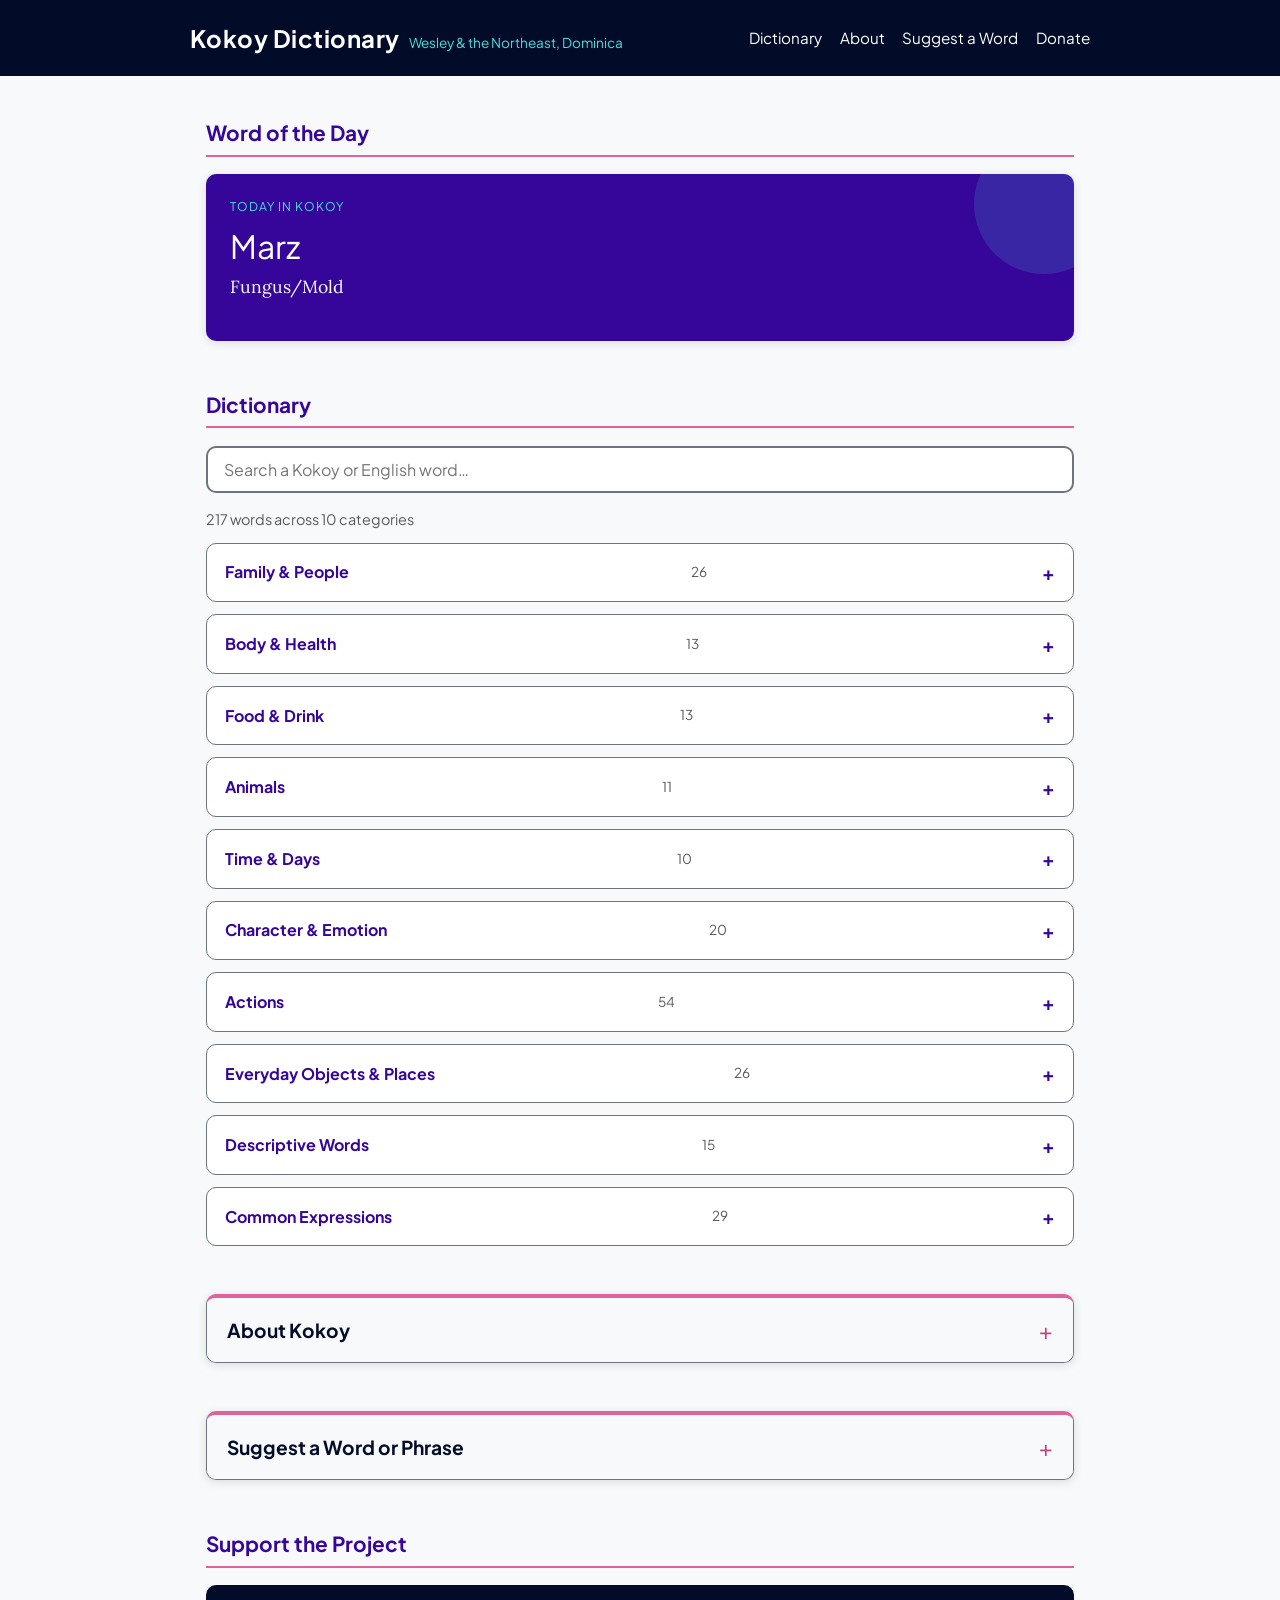
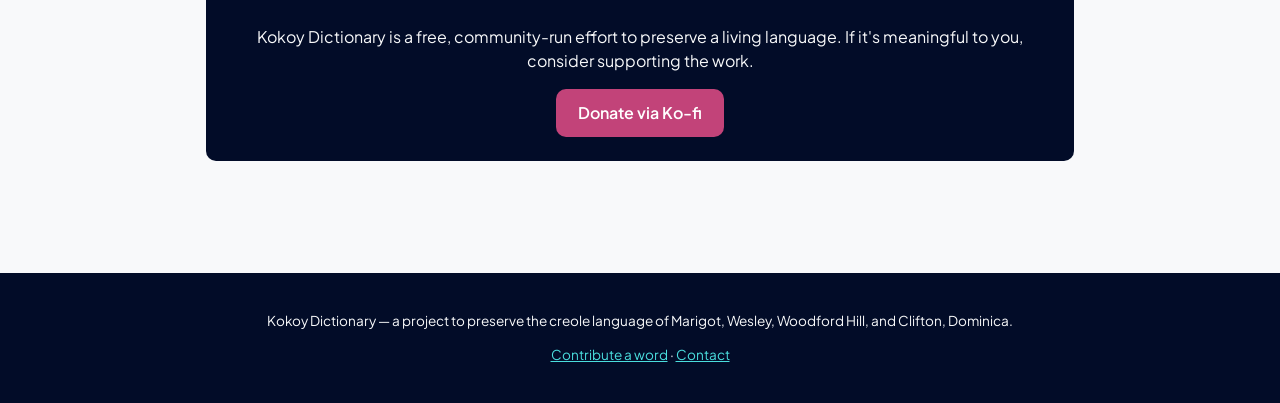
==== commit cfd71de5: "Ui updates" ====
--- a/index.html
+++ b/index.html
@@ -9,6 +9,12 @@
 <link rel="manifest" href="manifest.json" />
 <link rel="icon" href="icons/icon-192.png" />
 <link rel="apple-touch-icon" href="icons/icon-192.png" />
+<link rel="preconnect" href="https://fonts.googleapis.com" />
+<link rel="preconnect" href="https://fonts.gstatic.com" crossorigin />
+<link
+  href="https://fonts.googleapis.com/css2?family=Plus+Jakarta+Sans:wght@500;600;700&family=Lora:ital,wght@0,400;0,500;1,400&display=swap"
+  rel="stylesheet"
+/>
 <link rel="stylesheet" href="css/styles.css" />
 </head>
 <body>
--- a/css/styles.css
+++ b/css/styles.css
@@ -21,8 +21,21 @@
   --dark: #212529;
   --gray: #595959;
   --lightgray: #ADB5BD;
-
-  --font-body: -apple-system, BlinkMacSystemFont, "Segoe UI", Roboto, Helvetica, Arial, sans-serif;
+  /* Your brand's specified neutral, used specifically for borders on real
+     interactive controls (search input, clickable <details> containers) —
+     #ADB5BD only measures 2.07:1 on white, below the 3:1 WCAG 1.4.11
+     minimum for a perceivable control boundary; #6C757D clears it at
+     4.69:1. Decorative-only dividers keep --lightgray. */
+  --border-strong: #6C757D;
+
+  /* Headings + UI chrome (nav, buttons, chips, labels): Plus Jakarta Sans,
+     geometric and clear at small sizes. Definitions/notes/history content:
+     Lora, a serif to give word entries an authentic lexicon feel. Both
+     fall back to the system stack if the Google Fonts request can't reach
+     the network (e.g. offline PWA use before the font's been cached). */
+  --font-heading: "Plus Jakarta Sans", -apple-system, BlinkMacSystemFont, "Segoe UI", Roboto, Helvetica, Arial, sans-serif;
+  --font-body: "Plus Jakarta Sans", -apple-system, BlinkMacSystemFont, "Segoe UI", Roboto, Helvetica, Arial, sans-serif;
+  --font-serif: "Lora", Georgia, "Times New Roman", serif;
   --radius: 10px;
   --shadow: 0 2px 10px rgba(2, 12, 40, 0.12);
 }
@@ -162,11 +175,16 @@
 }
 
 /* Section-level accordion (About, Suggest a Word) — native <details>, so it
-   works with zero JS and is keyboard/screen-reader operable by default. */
+   works with zero JS and is keyboard/screen-reader operable by default.
+   Styled deliberately bolder than .category-group below: these are site
+   sections (structure), not dictionary content, and should read that way
+   at a glance rather than blending into the word-browsing list. */
 .section-accordion {
-  border: 1px solid var(--lightgray);
-  border-radius: var(--radius);
-  background: var(--white);
+  border: 1px solid var(--border-strong);
+  border-top: 4px solid var(--pink);
+  border-radius: var(--radius);
+  background: var(--white);
+  box-shadow: var(--shadow);
   overflow: hidden;
 }
 
@@ -177,7 +195,8 @@
   align-items: center;
   justify-content: space-between;
   gap: 0.75rem;
-  padding: 1rem 1.25rem;
+  padding: 1.1rem 1.25rem;
+  background: var(--offwhite);
 }
 
 .section-accordion > summary::-webkit-details-marker { display: none; }
@@ -193,7 +212,7 @@
   content: "+";
   font-size: 1.4rem;
   line-height: 1;
-  color: var(--purple);
+  color: var(--pink-dark);
   flex-shrink: 0;
   transition: transform 0.15s ease;
 }
@@ -203,8 +222,11 @@
 }
 
 .section-accordion .accordion-body {
-  padding: 0 1.25rem 1.25rem;
-}
+  padding: 1.25rem;
+}
+
+/* Category groups (below, in the Dictionary section) stay deliberately
+   plain and flat by contrast — content chunks, not navigation. */
 
 /* Word of the day */
 .wotd-card {
@@ -240,18 +262,21 @@
 .wotd-word {
   font-size: 2rem;
   margin: 0;
+  font-family: var(--font-heading);
 }
 
 .wotd-english {
   font-size: 1.1rem;
   margin: 0.25rem 0 0.75rem;
   color: var(--offwhite);
+  font-family: var(--font-serif);
 }
 
 .wotd-pron {
   font-style: italic;
   color: var(--offwhite);
   opacity: 0.85;
+  font-family: var(--font-serif);
 }
 
 /* Search */
@@ -266,7 +291,7 @@
   flex: 1 1 240px;
   padding: 0.7rem 1rem;
   font-size: 1rem;
-  border: 2px solid var(--lightgray);
+  border: 2px solid var(--border-strong);
   border-radius: var(--radius);
   background: var(--white);
   color: var(--navy);
@@ -283,6 +308,12 @@
   flex-wrap: wrap;
   gap: 0.5rem;
   margin: 0 0 1rem;
+}
+
+/* Shown only once search or a category is active — see renderResults() in
+   app.js. While browsing, the accordion headers already list categories. */
+.chip-filter--hidden {
+  display: none;
 }
 
 .chip {
@@ -322,7 +353,7 @@
 
 .word-card {
   background: var(--white);
-  border: 1px solid var(--lightgray);
+  border: 1px solid var(--border-strong);
   border-radius: var(--radius);
   padding: 1rem 1.1rem;
 }
@@ -366,6 +397,7 @@
   border-top: 1px dashed var(--lightgray);
   color: var(--dark);
   font-size: 0.95rem;
+  font-family: var(--font-serif);
 }
 
 .word-detail dt {
@@ -388,7 +420,7 @@
    mobile lands on ~10 tappable rows instead of scrolling 217 words. */
 .category-group {
   background: var(--white);
-  border: 1px solid var(--lightgray);
+  border: 1px solid var(--border-strong);
   border-radius: var(--radius);
   overflow: hidden;
 }
@@ -529,7 +561,7 @@
 
 .about-item {
   background: var(--white);
-  border-left: 4px solid var(--purple);
+  border: 1px solid var(--lightgray);
   border-radius: var(--radius);
   padding: 1.1rem 1.25rem;
   box-shadow: var(--shadow);
@@ -544,6 +576,8 @@
 .about-item p {
   margin: 0;
   color: var(--dark);
+  font-family: var(--font-serif);
+  line-height: 1.6;
 }
 
 @media (min-width: 640px) {
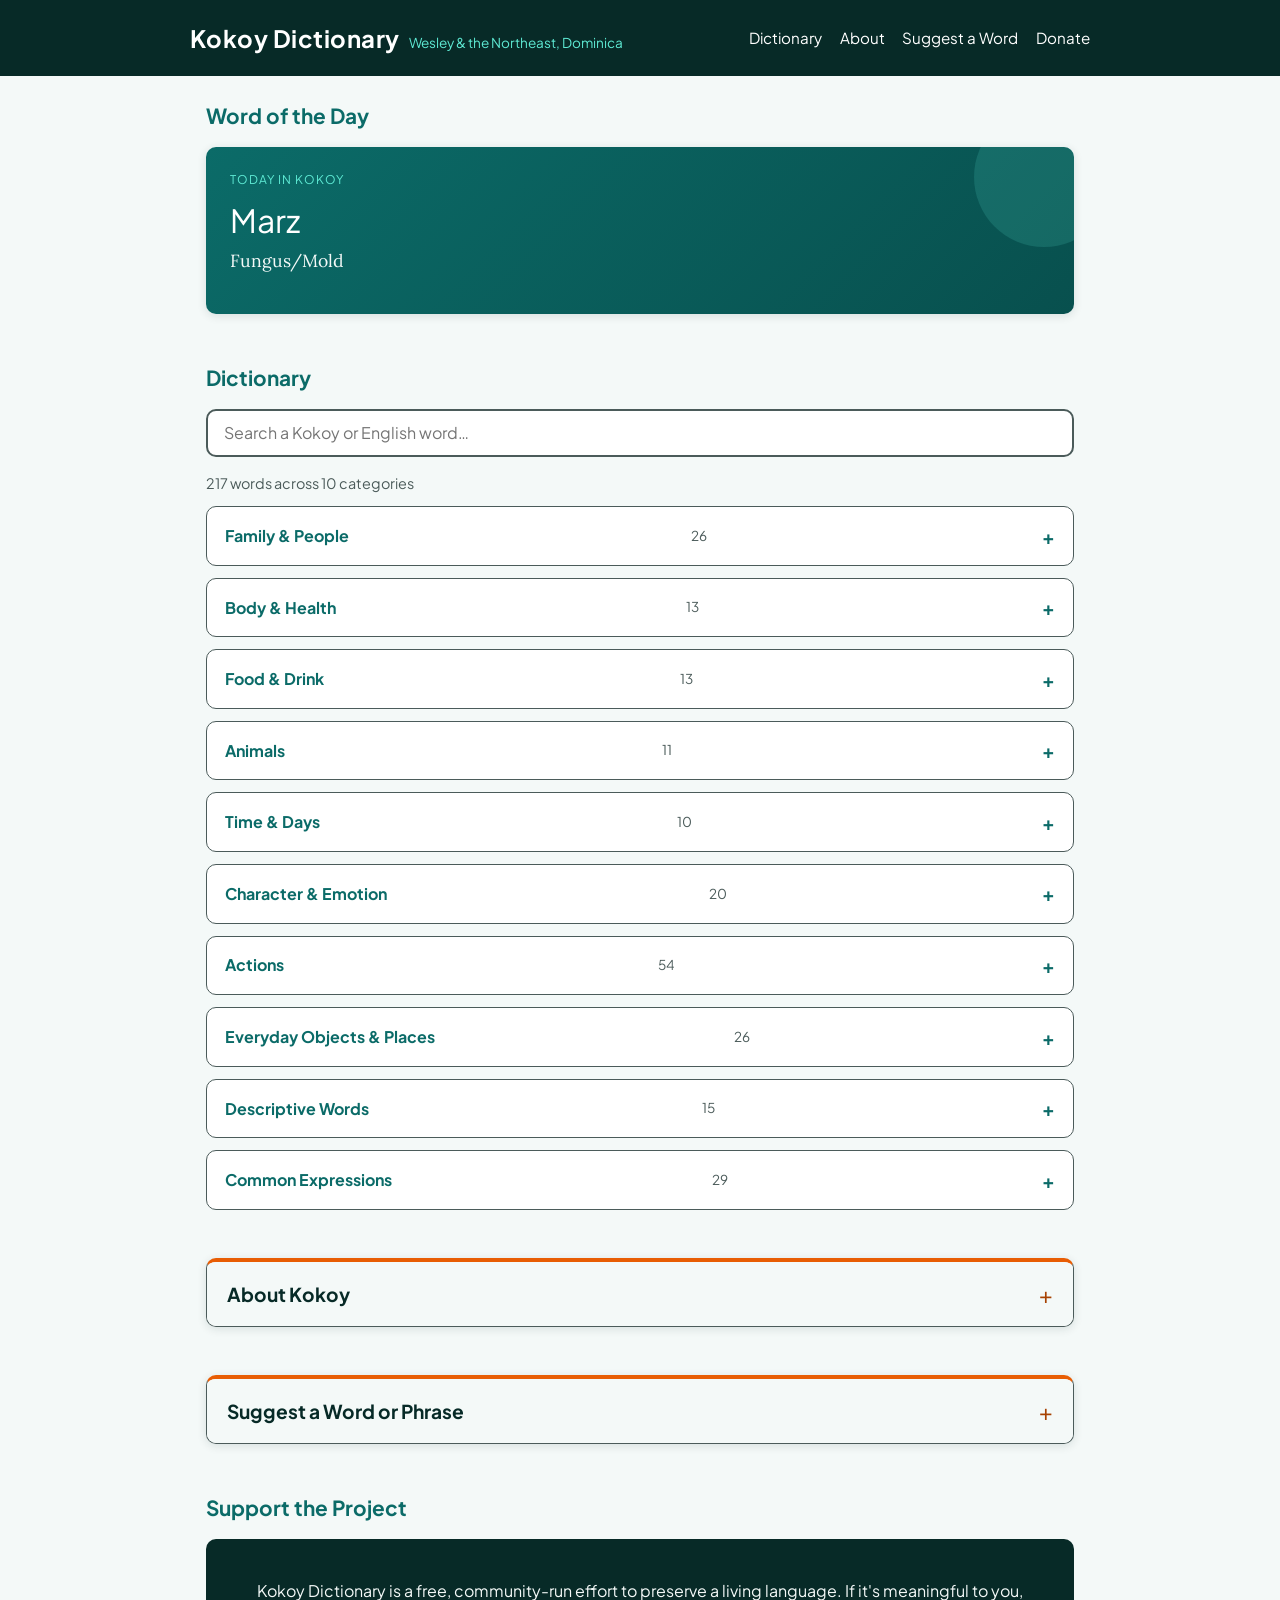
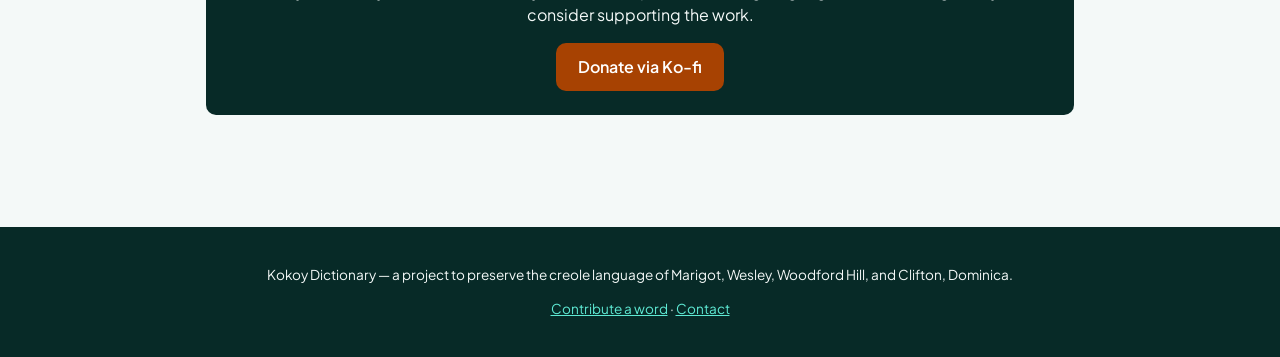
==== commit a5f8a32e: "Tropical Theme" ====
--- a/index.html
+++ b/index.html
@@ -5,7 +5,7 @@
 <meta name="viewport" content="width=device-width, initial-scale=1" />
 <title>Kokoy Dictionary — Preserving the Creole of Northeast Dominica</title>
 <meta name="description" content="A searchable, community-built dictionary of Kokoy, the English-based creole spoken in Marigot, Wesley, Woodford Hill, and Clifton, Dominica." />
-<meta name="theme-color" content="#36069A" />
+<meta name="theme-color" content="#0B6B68" />
 <link rel="manifest" href="manifest.json" />
 <link rel="icon" href="icons/icon-192.png" />
 <link rel="apple-touch-icon" href="icons/icon-192.png" />
--- a/css/styles.css
+++ b/css/styles.css
@@ -1,32 +1,37 @@
-/* Kokoy Dictionary — brand palette
-   Primary:  #36069A (purple), #DE6399 (pink)
-   Dark:     #020C28 (navy)
-   Accent:   #4ADEDE (cyan — dark backgrounds only, see focus-ring note below)
-   Neutrals: #FFFFFF, #F8F9FA, #212529, #595959, #ADB5BD
-   All text/background pairs below verified WCAG AA (4.5:1+) for normal text
-   with a contrast-ratio script, not by eye. --cyan measures ~1.6:1 on white/
-   offwhite, so it is ONLY used as text/UI color on navy or purple
-   backgrounds (11.78:1 / 7.76:1) — never on light ones. */
+/* Kokoy Dictionary — standalone tropical palette (deliberately not the
+   Design Lady brand system; this project has its own identity).
+   Primary:  #0B6B68 (deep ocean teal)
+   Secondary:#E85D04 (sunset coral) — used as --coral-dark (#A74202) for any
+             text-bearing use, since white-on-#E85D04 only measures 3.50:1
+             and fails the 4.5:1 AA floor for normal text. Reserve plain
+             --coral for large decorative fills only, never small text.
+   Dark:     #072A27 (deep forest night)
+   Accent:   #5EEAD4 (mint — dark backgrounds only, mirrors the old cyan's
+             role, see focus-ring note below)
+   Neutrals: #FFFFFF, #F4F9F8 (warm white), #1D2A2A (charcoal), #4B5B5A (slate)
+   All pairs below verified WCAG AA with a contrast-ratio script, not by
+   eye. --mint measures ~1.4:1 on white/warmwhite, so it is ONLY used as
+   text/UI color on forest or teal backgrounds (10.4:1+), never on light
+   ones — same rule that applied to the old --cyan. */
 
 :root {
-  --purple: #36069A;
-  --purple-hover: #230367;
-  --pink: #DE6399;
-  --pink-dark: #C24379;
-  --pink-dark-hover: #9E3160;
-  --navy: #020C28;
-  --cyan: #4ADEDE;
+  --teal: #0B6B68;
+  --teal-hover: #08504E;
+  --coral: #E85D04;
+  --coral-dark: #A74202;
+  --coral-dark-hover: #8B3702;
+  --forest: #072A27;
+  --mint: #5EEAD4;
   --white: #FFFFFF;
-  --offwhite: #F8F9FA;
-  --dark: #212529;
-  --gray: #595959;
-  --lightgray: #ADB5BD;
-  /* Your brand's specified neutral, used specifically for borders on real
-     interactive controls (search input, clickable <details> containers) —
-     #ADB5BD only measures 2.07:1 on white, below the 3:1 WCAG 1.4.11
-     minimum for a perceivable control boundary; #6C757D clears it at
-     4.69:1. Decorative-only dividers keep --lightgray. */
-  --border-strong: #6C757D;
+  --warmwhite: #F4F9F8;
+  --charcoal: #1D2A2A;
+  --slate: #4B5B5A;
+  --soft-divider: #CBD5D3;
+  /* Flat pre-computed 8% teal-over-white, used for chip/tag fills — a
+     solid color, not a live rgba() overlay, so its contrast stays fixed
+     and verifiable regardless of what's rendered underneath (deliberately
+     avoiding the unpredictable-contrast problem true glassmorphism has). */
+  --teal-tint: #EBF3F3;
 
   /* Headings + UI chrome (nav, buttons, chips, labels): Plus Jakarta Sans,
      geometric and clear at small sizes. Definitions/notes/history content:
@@ -37,7 +42,7 @@
   --font-body: "Plus Jakarta Sans", -apple-system, BlinkMacSystemFont, "Segoe UI", Roboto, Helvetica, Arial, sans-serif;
   --font-serif: "Lora", Georgia, "Times New Roman", serif;
   --radius: 10px;
-  --shadow: 0 2px 10px rgba(2, 12, 40, 0.12);
+  --shadow: 0 2px 10px rgba(7, 42, 39, 0.12);
 }
 
 * { box-sizing: border-box; }
@@ -47,8 +52,8 @@
 body {
   margin: 0;
   font-family: var(--font-body);
-  background: var(--offwhite);
-  color: var(--navy);
+  background: var(--warmwhite);
+  color: var(--forest);
   line-height: 1.5;
 }
 
@@ -58,7 +63,7 @@
   left: -999px;
   top: 0;
   background: var(--white);
-  color: var(--purple);
+  color: var(--teal);
   padding: 0.75rem 1rem;
   z-index: 100;
   border-radius: 0 0 8px 0;
@@ -89,7 +94,7 @@
 select:focus-visible,
 textarea:focus-visible,
 [tabindex]:focus-visible {
-  outline: 3px solid var(--purple);
+  outline: 3px solid var(--teal);
   outline-offset: 3px;
 }
 
@@ -98,11 +103,11 @@
 footer :focus-visible,
 .donate-card :focus-visible,
 .wotd-card :focus-visible {
-  outline-color: var(--cyan);
+  outline-color: var(--mint);
 }
 
 header.site-header {
-  background: var(--navy);
+  background: var(--forest);
   color: var(--white);
   padding: 1.25rem 1rem;
 }
@@ -130,7 +135,7 @@
 }
 
 .brand .tagline {
-  color: var(--cyan);
+  color: var(--mint);
   font-size: 0.85rem;
   margin: 0;
 }
@@ -154,7 +159,7 @@
 
 nav.site-nav a:hover,
 nav.site-nav a:focus-visible {
-  border-bottom-color: var(--cyan);
+  border-bottom-color: var(--mint);
 }
 
 main {
@@ -168,10 +173,15 @@
 }
 
 section > h2 {
-  color: var(--purple);
-  border-bottom: 2px solid var(--pink);
-  padding-bottom: 0.4rem;
+  color: var(--teal);
+  font-weight: 700;
   font-size: 1.3rem;
+  margin-top: 2.5rem;
+  margin-bottom: 1rem;
+}
+
+section:first-of-type > h2 {
+  margin-top: 0;
 }
 
 /* Section-level accordion (About, Suggest a Word) — native <details>, so it
@@ -180,8 +190,8 @@
    sections (structure), not dictionary content, and should read that way
    at a glance rather than blending into the word-browsing list. */
 .section-accordion {
-  border: 1px solid var(--border-strong);
-  border-top: 4px solid var(--pink);
+  border: 1px solid var(--slate);
+  border-top: 4px solid var(--coral);
   border-radius: var(--radius);
   background: var(--white);
   box-shadow: var(--shadow);
@@ -196,7 +206,7 @@
   justify-content: space-between;
   gap: 0.75rem;
   padding: 1.1rem 1.25rem;
-  background: var(--offwhite);
+  background: var(--warmwhite);
 }
 
 .section-accordion > summary::-webkit-details-marker { display: none; }
@@ -212,7 +222,7 @@
   content: "+";
   font-size: 1.4rem;
   line-height: 1;
-  color: var(--pink-dark);
+  color: var(--coral-dark);
   flex-shrink: 0;
   transition: transform 0.15s ease;
 }
@@ -230,7 +240,10 @@
 
 /* Word of the day */
 .wotd-card {
-  background: var(--purple);
+  /* Gradient between two already-verified colors (6.33:1 and 9.26:1 for
+     white text) rather than introducing an unverified third color — every
+     point along the ramp stays comfortably above the 4.5:1 floor. */
+  background: linear-gradient(135deg, var(--teal) 0%, var(--teal-hover) 100%);
   color: var(--white);
   border-radius: var(--radius);
   padding: 1.5rem;
@@ -247,7 +260,7 @@
   width: 140px;
   height: 140px;
   border-radius: 50%;
-  background: var(--cyan);
+  background: var(--mint);
   opacity: 0.15;
 }
 
@@ -255,7 +268,7 @@
   text-transform: uppercase;
   font-size: 0.75rem;
   letter-spacing: 0.08em;
-  color: var(--cyan);
+  color: var(--mint);
   margin: 0 0 0.4rem;
 }
 
@@ -268,13 +281,13 @@
 .wotd-english {
   font-size: 1.1rem;
   margin: 0.25rem 0 0.75rem;
-  color: var(--offwhite);
+  color: var(--warmwhite);
   font-family: var(--font-serif);
 }
 
 .wotd-pron {
   font-style: italic;
-  color: var(--offwhite);
+  color: var(--warmwhite);
   opacity: 0.85;
   font-family: var(--font-serif);
 }
@@ -291,14 +304,14 @@
   flex: 1 1 240px;
   padding: 0.7rem 1rem;
   font-size: 1rem;
-  border: 2px solid var(--border-strong);
-  border-radius: var(--radius);
-  background: var(--white);
-  color: var(--navy);
+  border: 2px solid var(--slate);
+  border-radius: var(--radius);
+  background: var(--white);
+  color: var(--forest);
 }
 
 #search-input:focus-visible {
-  border-color: var(--purple);
+  border-color: var(--teal);
 }
 
 /* Category chips — replace the old single-select dropdown. Toggle buttons,
@@ -317,27 +330,28 @@
 }
 
 .chip {
-  border: 2px solid var(--purple);
-  background: var(--white);
-  color: var(--purple);
+  border: 1px solid transparent;
+  background: var(--teal-tint);
+  color: var(--teal);
   border-radius: 999px;
-  padding: 0.4rem 0.9rem;
+  padding: 0.45rem 0.9rem;
   font-size: 0.85rem;
   font-weight: 600;
   cursor: pointer;
 }
 
 .chip:hover {
-  background: var(--offwhite);
+  border-color: var(--teal);
 }
 
 .chip[aria-pressed="true"] {
-  background: var(--purple);
+  background: var(--teal);
   color: var(--white);
+  box-shadow: 0 2px 8px rgba(11, 107, 104, 0.35);
 }
 
 .result-count {
-  color: var(--gray);
+  color: var(--slate);
   font-size: 0.9rem;
   margin: 0 0 0.75rem;
 }
@@ -353,7 +367,7 @@
 
 .word-card {
   background: var(--white);
-  border: 1px solid var(--border-strong);
+  border: 1px solid var(--slate);
   border-radius: var(--radius);
   padding: 1rem 1.1rem;
 }
@@ -373,18 +387,18 @@
 .word-kokoy {
   font-weight: 700;
   font-size: 1.15rem;
-  color: var(--purple);
+  color: var(--teal);
 }
 
 .word-english {
-  color: var(--dark);
+  color: var(--charcoal);
 }
 
 .word-tag {
   display: inline-block;
-  background: var(--offwhite);
-  color: var(--purple);
-  border: 1px solid var(--purple);
+  background: var(--warmwhite);
+  color: var(--teal);
+  border: 1px solid var(--teal);
   border-radius: 999px;
   padding: 0.1rem 0.6rem;
   font-size: 0.75rem;
@@ -394,15 +408,15 @@
 .word-detail {
   margin-top: 0.7rem;
   padding-top: 0.7rem;
-  border-top: 1px dashed var(--lightgray);
-  color: var(--dark);
+  border-top: 1px dashed var(--soft-divider);
+  color: var(--charcoal);
   font-size: 0.95rem;
   font-family: var(--font-serif);
 }
 
 .word-detail dt {
   font-weight: 600;
-  color: var(--gray);
+  color: var(--slate);
   margin-top: 0.5rem;
 }
 
@@ -411,7 +425,7 @@
 }
 
 .empty-state {
-  color: var(--gray);
+  color: var(--slate);
   padding: 2rem 1rem;
   text-align: center;
 }
@@ -420,7 +434,7 @@
    mobile lands on ~10 tappable rows instead of scrolling 217 words. */
 .category-group {
   background: var(--white);
-  border: 1px solid var(--border-strong);
+  border: 1px solid var(--slate);
   border-radius: var(--radius);
   overflow: hidden;
 }
@@ -434,7 +448,7 @@
   gap: 0.75rem;
   padding: 0.9rem 1.1rem;
   font-weight: 700;
-  color: var(--purple);
+  color: var(--teal);
 }
 
 .category-group > summary::-webkit-details-marker { display: none; }
@@ -442,7 +456,7 @@
 .category-group > summary::after {
   content: "+";
   font-size: 1.2rem;
-  color: var(--purple);
+  color: var(--teal);
   flex-shrink: 0;
 }
 
@@ -451,7 +465,7 @@
 }
 
 .category-group .category-count {
-  color: var(--gray);
+  color: var(--slate);
   font-weight: 400;
   font-size: 0.85rem;
   margin-left: 0.4rem;
@@ -462,8 +476,8 @@
 }
 
 .category-group .word-card {
-  border-color: var(--offwhite);
-  background: var(--offwhite);
+  border-color: var(--warmwhite);
+  background: var(--warmwhite);
 }
 
 /* Buttons */
@@ -479,31 +493,31 @@
 }
 
 .btn-primary {
-  background: var(--purple);
+  background: var(--teal);
   color: var(--white);
 }
-.btn-primary:hover, .btn-primary:focus-visible { background: var(--purple-hover); }
+.btn-primary:hover, .btn-primary:focus-visible { background: var(--teal-hover); }
 
 .btn-donate {
-  /* White on plain --pink is 3.31:1 (fails AA); pink-dark clears 4.80:1. */
-  background: var(--pink-dark);
+  /* White on plain --coral is 3.31:1 (fails AA); pink-dark clears 4.80:1. */
+  background: var(--coral-dark);
   color: var(--white);
 }
-.btn-donate:hover, .btn-donate:focus-visible { background: var(--pink-dark-hover); }
+.btn-donate:hover, .btn-donate:focus-visible { background: var(--coral-dark-hover); }
 
 .btn-secondary {
   background: var(--white);
-  color: var(--purple);
-  border: 2px solid var(--purple);
-}
-.btn-secondary:hover, .btn-secondary:focus-visible { background: var(--offwhite); }
+  color: var(--teal);
+  border: 2px solid var(--teal);
+}
+.btn-secondary:hover, .btn-secondary:focus-visible { background: var(--warmwhite); }
 
 /* Forms */
 label {
   display: block;
   font-weight: 600;
   margin: 0.9rem 0 0.3rem;
-  color: var(--dark);
+  color: var(--charcoal);
 }
 
 input[type="text"],
@@ -512,18 +526,18 @@
 select {
   width: 100%;
   padding: 0.65rem 0.8rem;
-  border: 2px solid var(--lightgray);
+  border: 2px solid var(--soft-divider);
   border-radius: 8px;
   font-family: inherit;
   font-size: 1rem;
-  color: var(--navy);
+  color: var(--forest);
   background: var(--white);
 }
 
 textarea { min-height: 90px; resize: vertical; }
 
 .form-hint {
-  color: var(--gray);
+  color: var(--slate);
   font-size: 0.85rem;
   margin: 0.2rem 0 0;
 }
@@ -535,15 +549,15 @@
 .form-status {
   margin: 0.75rem 0 0;
   font-weight: 600;
-  color: var(--purple);
+  color: var(--teal);
   min-height: 1.2em;
 }
 
 .form-alt {
   margin: 1.25rem 0 0;
   padding-top: 1.1rem;
-  border-top: 1px dashed var(--lightgray);
-  color: var(--gray);
+  border-top: 1px dashed var(--soft-divider);
+  color: var(--slate);
   font-size: 0.9rem;
   display: flex;
   align-items: center;
@@ -561,7 +575,7 @@
 
 .about-item {
   background: var(--white);
-  border: 1px solid var(--lightgray);
+  border: 1px solid var(--soft-divider);
   border-radius: var(--radius);
   padding: 1.1rem 1.25rem;
   box-shadow: var(--shadow);
@@ -569,13 +583,13 @@
 
 .about-item h3 {
   margin: 0 0 0.4rem;
-  color: var(--purple);
+  color: var(--teal);
   font-size: 1.05rem;
 }
 
 .about-item p {
   margin: 0;
-  color: var(--dark);
+  color: var(--charcoal);
   font-family: var(--font-serif);
   line-height: 1.6;
 }
@@ -588,31 +602,31 @@
 
 /* Donate section */
 .donate-card {
-  background: var(--navy);
+  background: var(--forest);
   color: var(--white);
   border-radius: var(--radius);
   padding: 1.5rem;
   text-align: center;
 }
-.donate-card p { color: var(--offwhite); }
+.donate-card p { color: var(--warmwhite); }
 
 footer {
-  background: var(--navy);
-  color: var(--offwhite);
+  background: var(--forest);
+  color: var(--warmwhite);
   text-align: center;
   padding: 1.5rem 1rem;
   font-size: 0.85rem;
 }
 
-footer a { color: var(--cyan); }
+footer a { color: var(--mint); }
 
 .install-banner {
   display: none;
   align-items: center;
   justify-content: space-between;
   gap: 1rem;
-  background: var(--cyan);
-  color: var(--navy);
+  background: var(--mint);
+  color: var(--forest);
   padding: 0.75rem 1rem;
   border-radius: var(--radius);
   margin-bottom: 1.5rem;
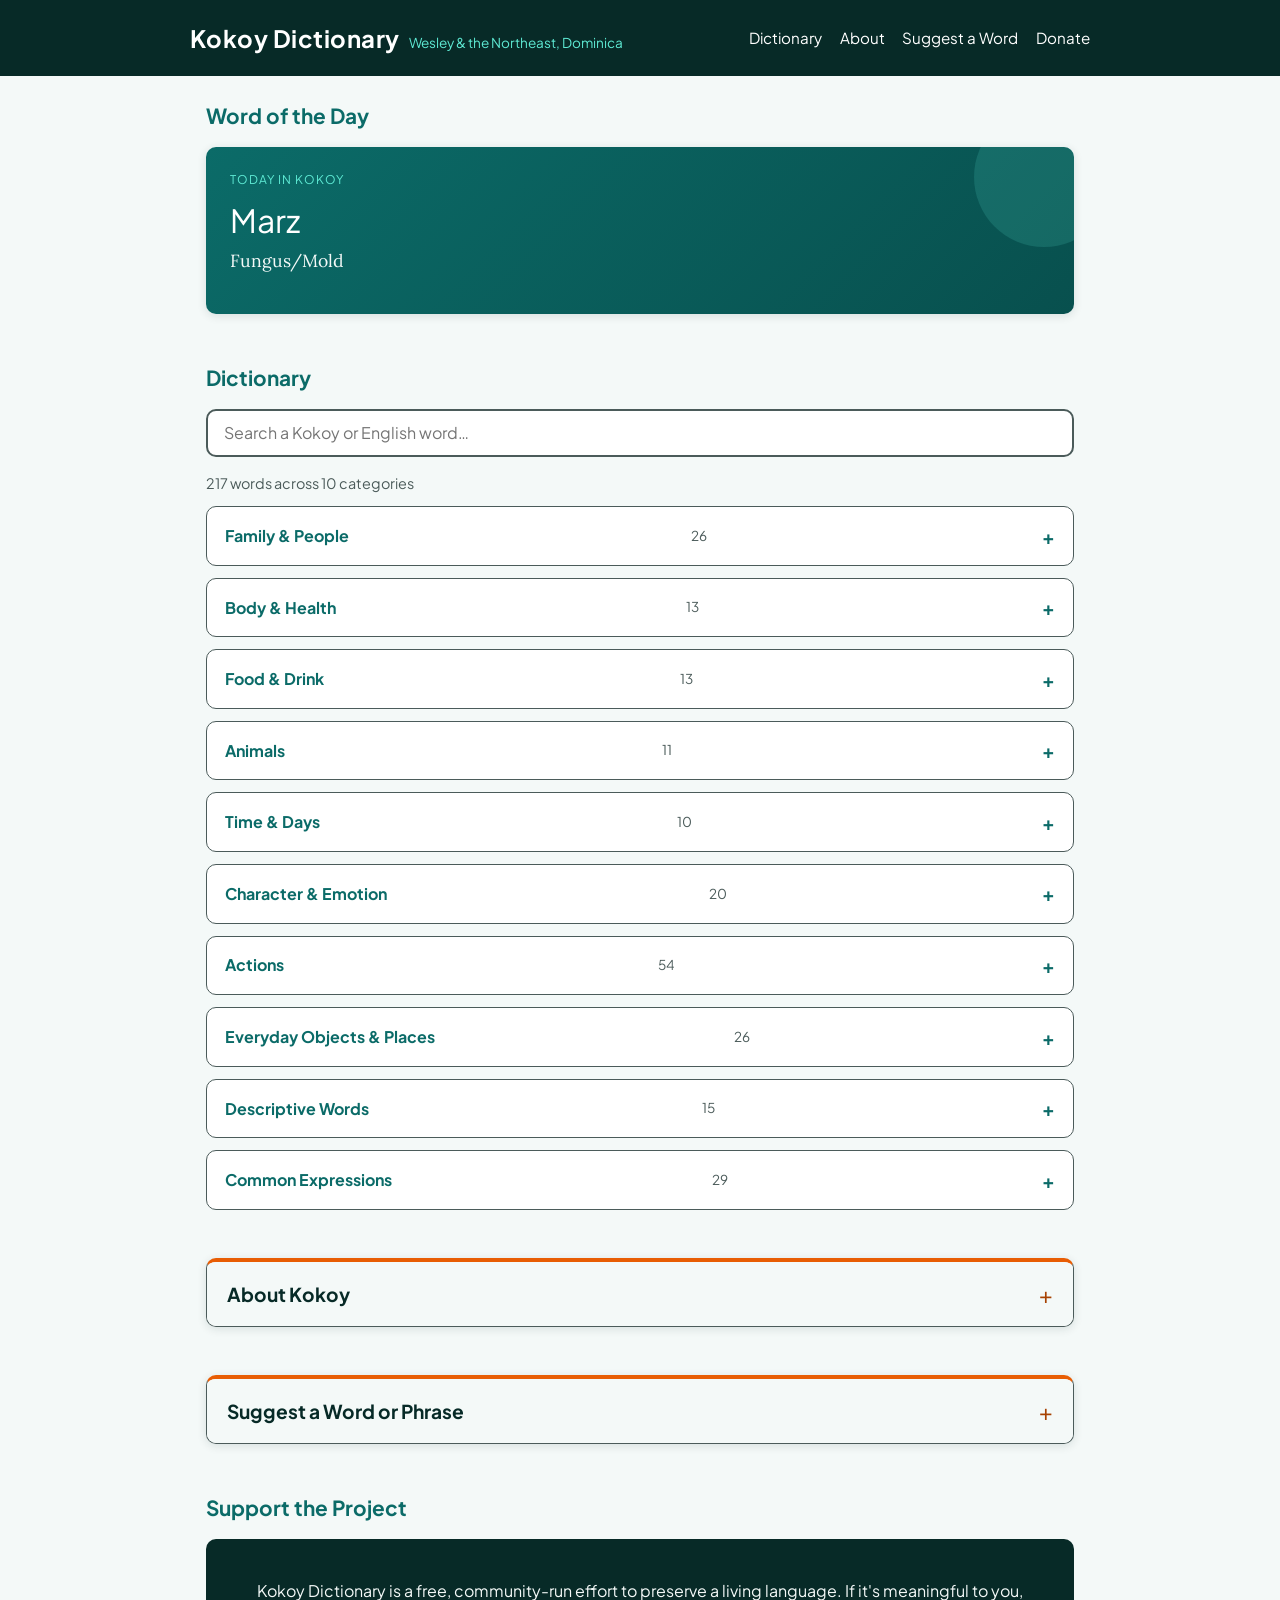
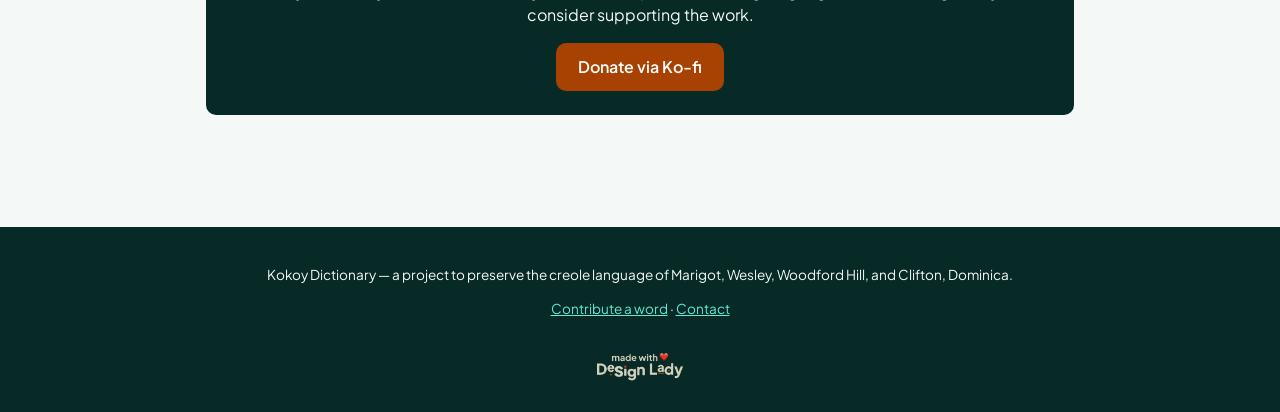
==== commit ab3c6d63: "Link to made.png" ====
--- a/index.html
+++ b/index.html
@@ -174,6 +174,9 @@
 <footer>
   <p>Kokoy Dictionary &mdash; a project to preserve the creole language of Marigot, Wesley, Woodford Hill, and Clifton, Dominica.</p>
   <p><a href="#suggest">Contribute a word</a> &middot; <a id="footer-email" href="#">Contact</a></p>
+  <a class="made-by" href="https://jerlyn.github.io/" target="_blank" rel="noopener">
+    <img src="icons/made.png" alt="Made with Design Lady" width="142" height="53" />
+  </a>
 </footer>
 
 <script src="js/config.js"></script>
--- a/css/styles.css
+++ b/css/styles.css
@@ -620,6 +620,24 @@
 
 footer a { color: var(--mint); }
 
+.made-by {
+  display: inline-block;
+  margin-top: 1.1rem;
+  opacity: 0.85;
+  transition: opacity 0.15s ease;
+}
+
+.made-by:hover,
+.made-by:focus-visible {
+  opacity: 1;
+}
+
+.made-by img {
+  display: block;
+  height: 32px;
+  width: auto;
+}
+
 .install-banner {
   display: none;
   align-items: center;
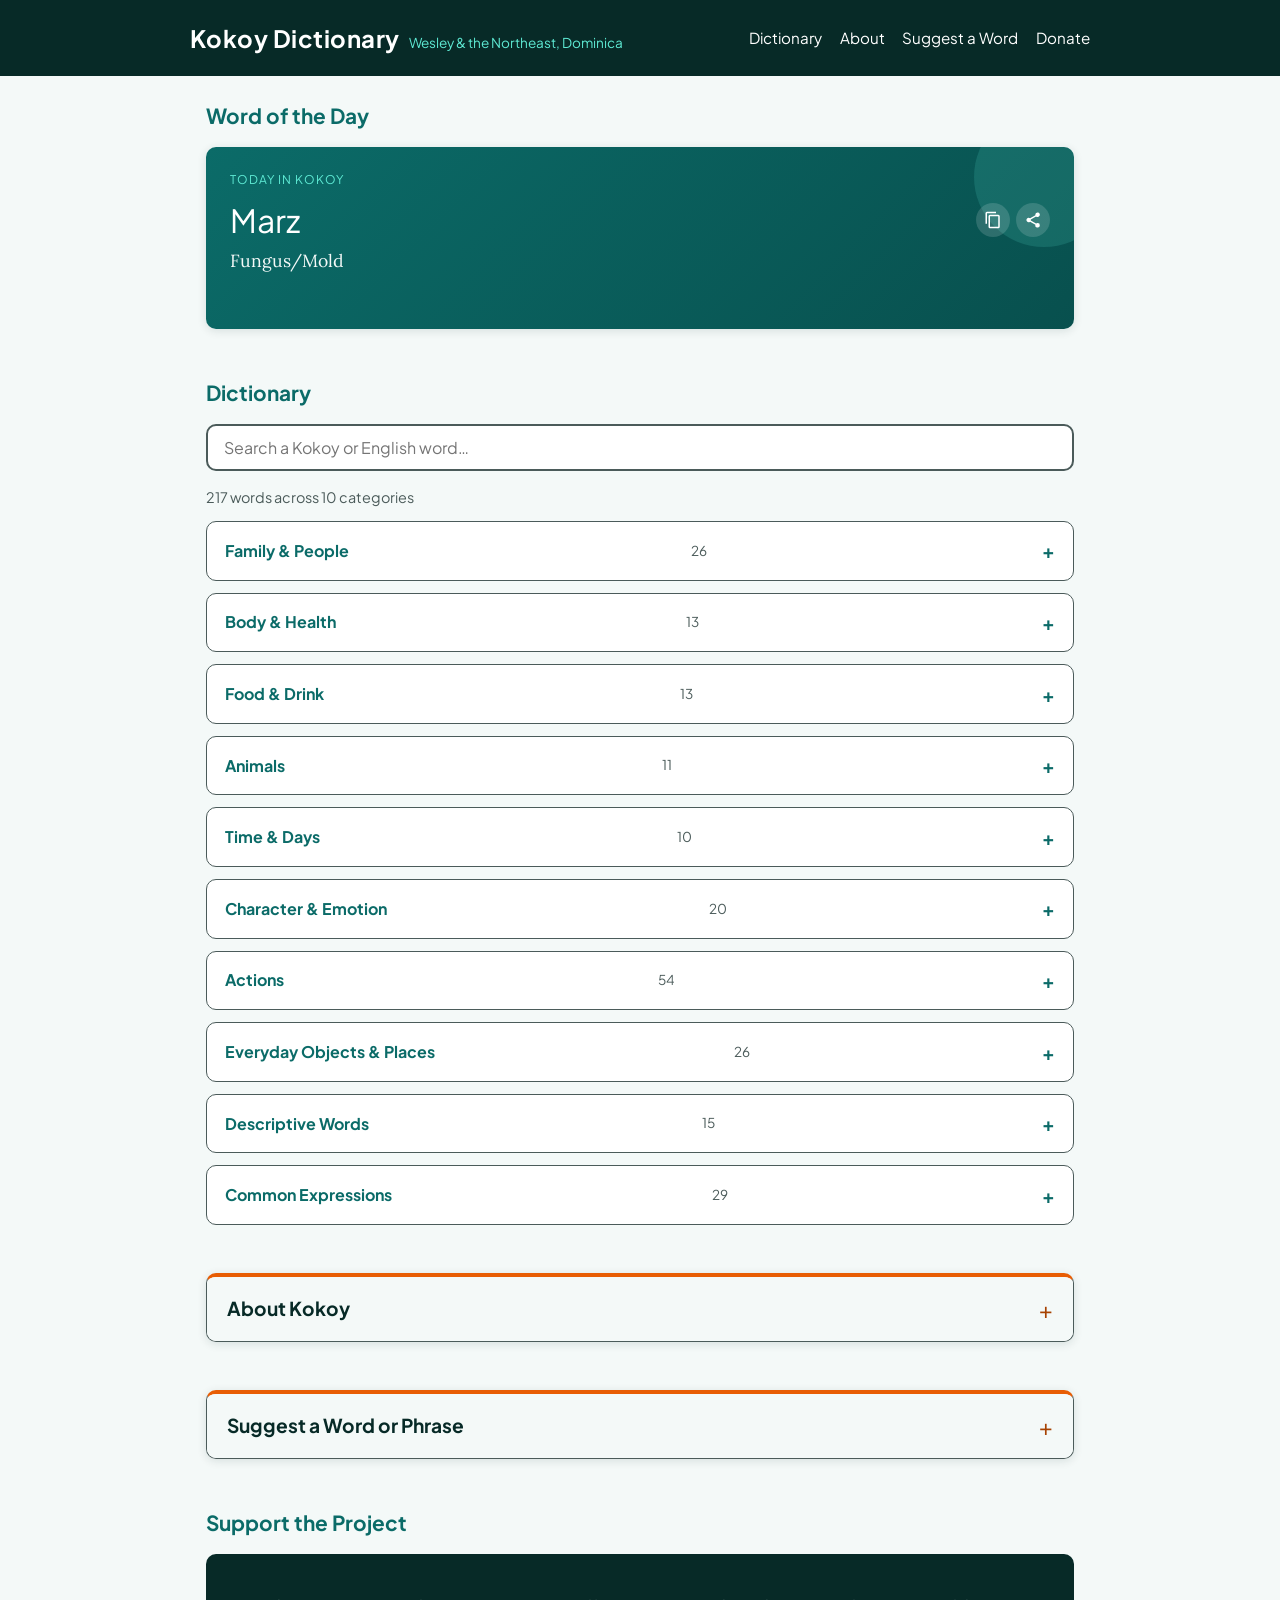
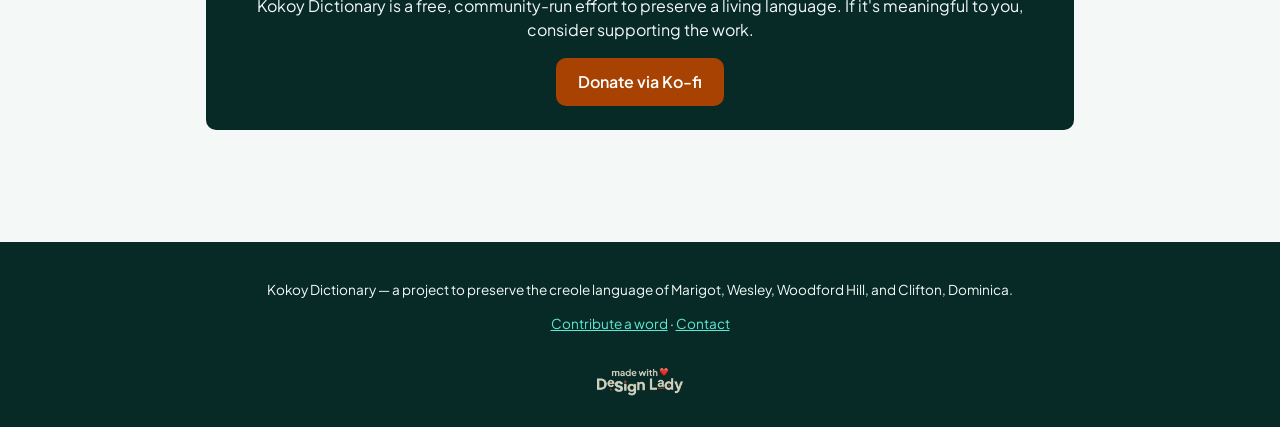
==== commit bb989727: "Update Analytics" ====
--- a/index.html
+++ b/index.html
@@ -48,9 +48,20 @@
     <h2 id="wotd-heading">Word of the Day</h2>
     <div class="wotd-card" id="wotd-card">
       <p class="wotd-label">Today in Kokoy</p>
-      <p class="wotd-word" id="wotd-word">—</p>
+      <div class="wotd-word-row">
+        <p class="wotd-word" id="wotd-word">—</p>
+        <div class="wotd-actions">
+          <button type="button" class="icon-btn" id="wotd-copy-btn" aria-label="Copy word of the day">
+            <svg viewBox="0 0 24 24" width="18" height="18" aria-hidden="true"><path fill="currentColor" d="M16 1H4a2 2 0 0 0-2 2v14h2V3h12V1Zm3 4H8a2 2 0 0 0-2 2v14a2 2 0 0 0 2 2h11a2 2 0 0 0 2-2V7a2 2 0 0 0-2-2Zm0 16H8V7h11v14Z"/></svg>
+          </button>
+          <button type="button" class="icon-btn" id="wotd-share-btn" aria-label="Share word of the day">
+            <svg viewBox="0 0 24 24" width="18" height="18" aria-hidden="true"><path fill="currentColor" d="M18 16.08a2.9 2.9 0 0 0-1.94.75l-7.02-4.11a2.9 2.9 0 0 0 0-1.44l7.02-4.11a3 3 0 1 0-.94-2.16 3 3 0 0 0 .06.6L8.16 9.72a3 3 0 1 0 0 4.56l7.02 4.11a3 3 0 1 0 2.82-2.31Z"/></svg>
+          </button>
+        </div>
+      </div>
       <p class="wotd-english" id="wotd-english">Loading…</p>
       <p class="wotd-pron" id="wotd-pron"></p>
+      <p class="wotd-status" id="wotd-status" role="status" aria-live="polite"></p>
     </div>
   </section>
 
@@ -155,7 +166,7 @@
 
         <p class="form-alt">
           Prefer GitHub?
-          <button type="button" id="suggest-github-btn" class="btn btn-secondary">Submit as a GitHub Issue instead</button>
+          <button type="button" id="suggest-github-btn" class="link-btn">Submit as a GitHub Issue instead</button>
         </p>
       </div>
     </details>
@@ -171,6 +182,8 @@
 
 </main>
 
+<div id="copy-announcer" class="visually-hidden" role="status" aria-live="polite"></div>
+
 <footer>
   <p>Kokoy Dictionary &mdash; a project to preserve the creole language of Marigot, Wesley, Woodford Hill, and Clifton, Dominica.</p>
   <p><a href="#suggest">Contribute a word</a> &middot; <a id="footer-email" href="#">Contact</a></p>
--- a/css/styles.css
+++ b/css/styles.css
@@ -272,10 +272,55 @@
   margin: 0 0 0.4rem;
 }
 
+.wotd-word-row {
+  display: flex;
+  align-items: center;
+  justify-content: space-between;
+  gap: 0.75rem;
+  position: relative;
+  z-index: 1;
+}
+
 .wotd-word {
   font-size: 2rem;
   margin: 0;
   font-family: var(--font-heading);
+}
+
+.wotd-actions {
+  display: flex;
+  gap: 0.35rem;
+  flex-shrink: 0;
+}
+
+.icon-btn {
+  display: inline-flex;
+  align-items: center;
+  justify-content: center;
+  width: 34px;
+  height: 34px;
+  padding: 0;
+  border: none;
+  border-radius: 50%;
+  background: rgba(255, 255, 255, 0.15);
+  color: var(--white);
+  cursor: pointer;
+}
+
+.icon-btn:hover {
+  background: rgba(255, 255, 255, 0.28);
+}
+
+.wotd-status {
+  /* White, not mint: mint-on-teal measures 4.28:1 at the gradient's darker
+     end, just under the 4.5:1 text floor. White clears 6.33:1/9.26:1
+     across the whole gradient, so it's safe regardless of where this text
+     sits on the card. */
+  margin: 0.5rem 0 0;
+  font-size: 0.85rem;
+  font-weight: 600;
+  color: var(--white);
+  min-height: 1.1em;
 }
 
 .wotd-english {
@@ -383,6 +428,31 @@
 }
 
 .word-card summary::-webkit-details-marker { display: none; }
+
+.word-copy-btn {
+  align-self: center;
+  display: inline-flex;
+  align-items: center;
+  justify-content: center;
+  width: 28px;
+  height: 28px;
+  padding: 0;
+  border: none;
+  border-radius: 50%;
+  background: transparent;
+  color: var(--teal);
+  cursor: pointer;
+  flex-shrink: 0;
+}
+
+.word-copy-btn:hover {
+  background: var(--teal-tint);
+}
+
+.word-copy-btn.copied {
+  background: var(--teal);
+  color: var(--white);
+}
 
 .word-kokoy {
   font-weight: 700;
@@ -565,6 +635,29 @@
   flex-wrap: wrap;
 }
 
+/* Styled as a plain text link, not a button, on purpose: it's a quieter
+   secondary path and shouldn't visually compete with the real submit
+   button above it. Kept as a <button> element (not <a>) since it triggers
+   a JS action, not a navigation, that distinction matters for screen
+   reader users even though it reads as a link. */
+.link-btn {
+  background: none;
+  border: none;
+  padding: 0;
+  font: inherit;
+  font-size: 0.9rem;
+  font-weight: 600;
+  color: var(--teal);
+  text-decoration: underline;
+  text-underline-offset: 2px;
+  cursor: pointer;
+}
+
+.link-btn:hover,
+.link-btn:focus-visible {
+  color: var(--teal-hover);
+}
+
 /* About — semantic grid instead of consecutive bolded paragraphs */
 .about-grid {
   display: grid;
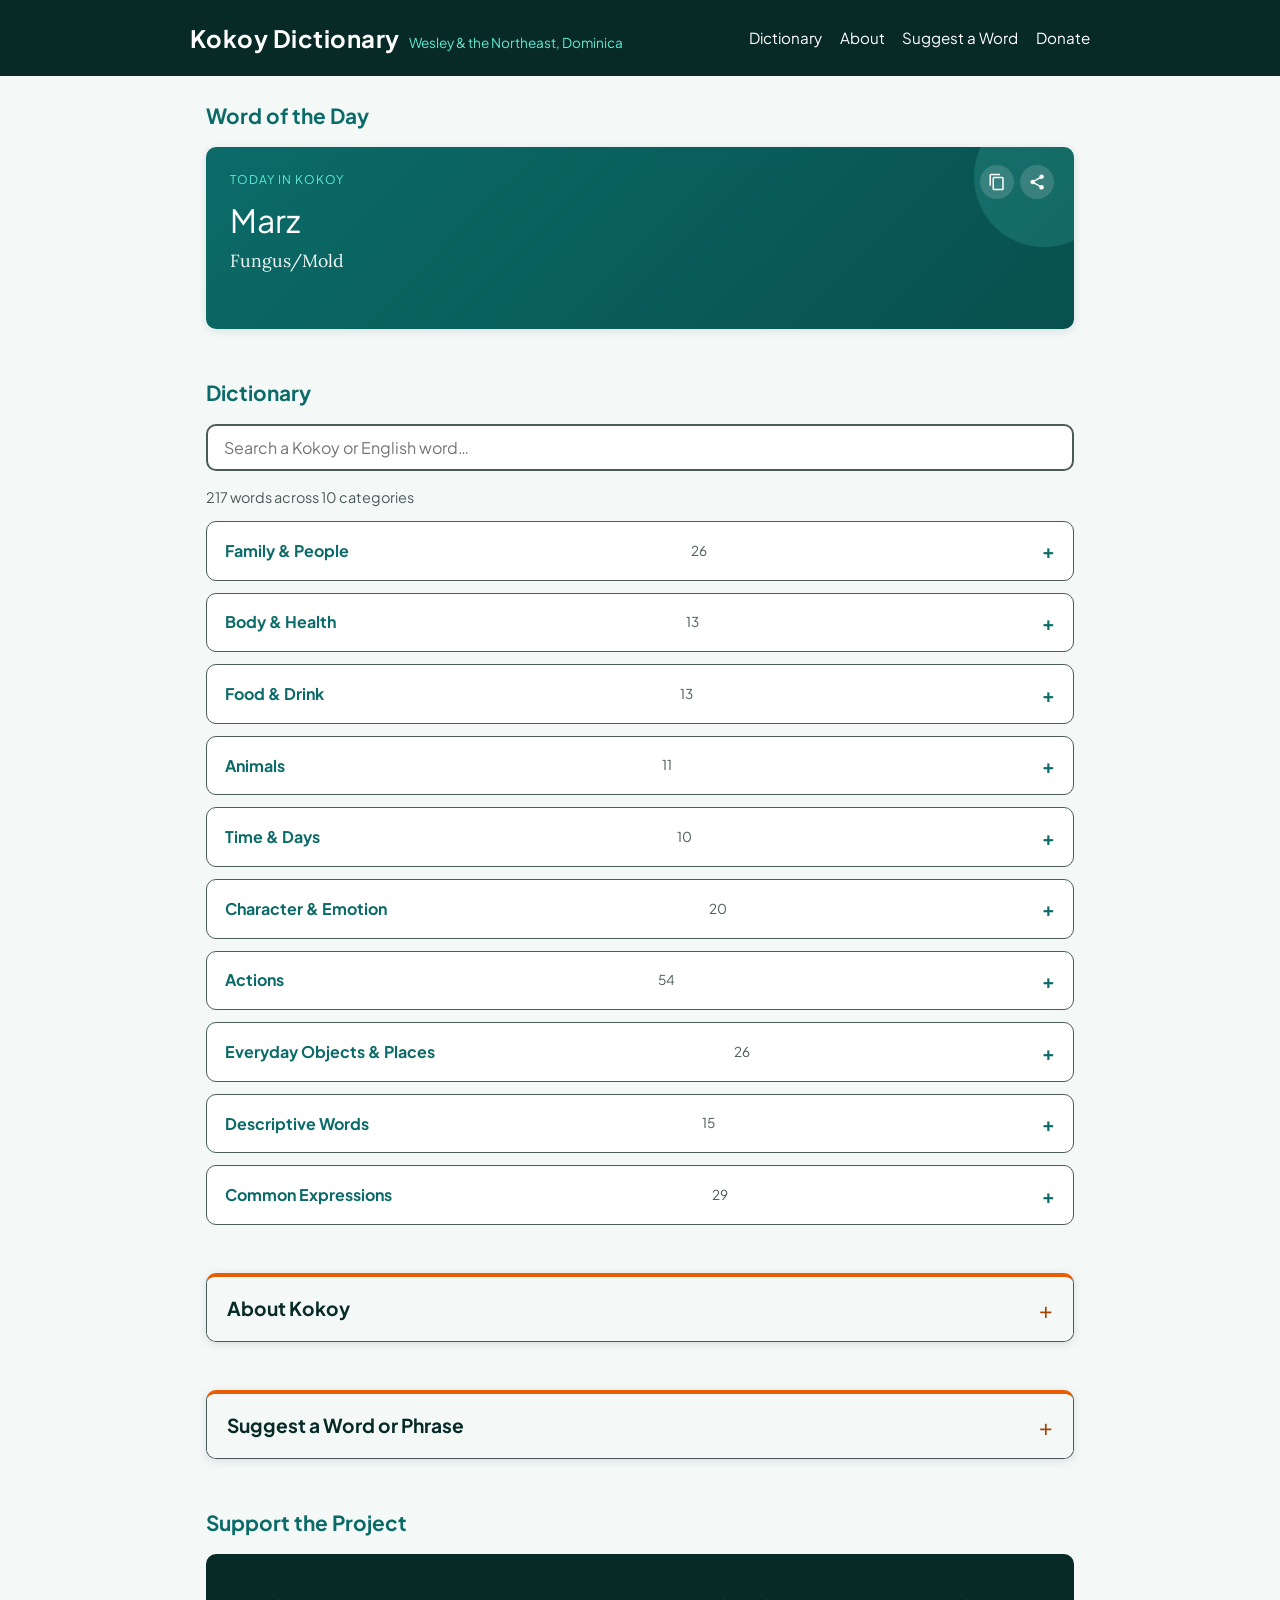
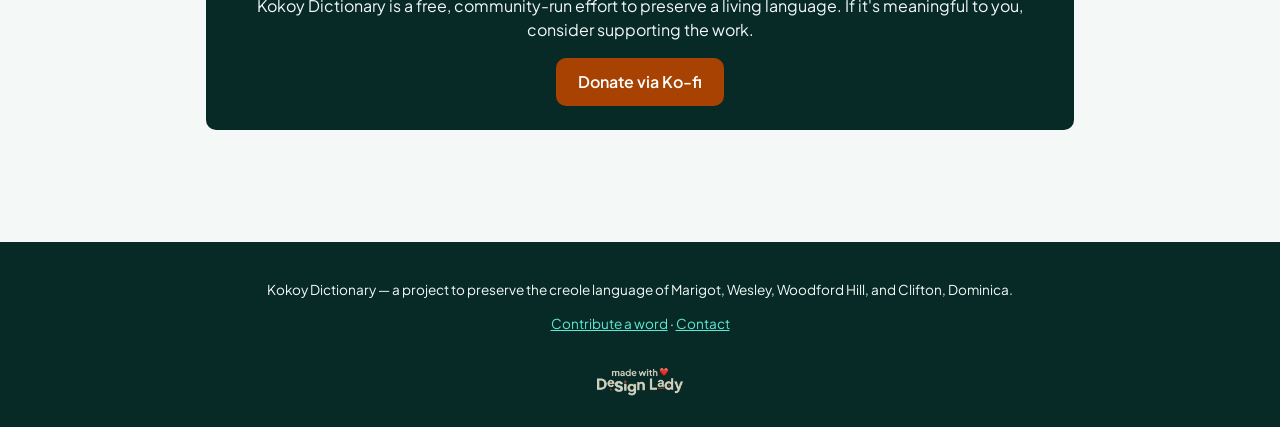
==== commit 8decee5c: "Updated copy and remove the pill" ====
--- a/index.html
+++ b/index.html
@@ -47,18 +47,16 @@
   <section id="wotd" aria-labelledby="wotd-heading">
     <h2 id="wotd-heading">Word of the Day</h2>
     <div class="wotd-card" id="wotd-card">
+      <div class="wotd-actions">
+        <button type="button" class="icon-btn" id="wotd-copy-btn" aria-label="Copy word of the day">
+          <svg viewBox="0 0 24 24" width="18" height="18" aria-hidden="true"><path fill="currentColor" d="M16 1H4a2 2 0 0 0-2 2v14h2V3h12V1Zm3 4H8a2 2 0 0 0-2 2v14a2 2 0 0 0 2 2h11a2 2 0 0 0 2-2V7a2 2 0 0 0-2-2Zm0 16H8V7h11v14Z"/></svg>
+        </button>
+        <button type="button" class="icon-btn" id="wotd-share-btn" aria-label="Share word of the day">
+          <svg viewBox="0 0 24 24" width="18" height="18" aria-hidden="true"><path fill="currentColor" d="M18 16.08a2.9 2.9 0 0 0-1.94.75l-7.02-4.11a2.9 2.9 0 0 0 0-1.44l7.02-4.11a3 3 0 1 0-.94-2.16 3 3 0 0 0 .06.6L8.16 9.72a3 3 0 1 0 0 4.56l7.02 4.11a3 3 0 1 0 2.82-2.31Z"/></svg>
+        </button>
+      </div>
       <p class="wotd-label">Today in Kokoy</p>
-      <div class="wotd-word-row">
-        <p class="wotd-word" id="wotd-word">—</p>
-        <div class="wotd-actions">
-          <button type="button" class="icon-btn" id="wotd-copy-btn" aria-label="Copy word of the day">
-            <svg viewBox="0 0 24 24" width="18" height="18" aria-hidden="true"><path fill="currentColor" d="M16 1H4a2 2 0 0 0-2 2v14h2V3h12V1Zm3 4H8a2 2 0 0 0-2 2v14a2 2 0 0 0 2 2h11a2 2 0 0 0 2-2V7a2 2 0 0 0-2-2Zm0 16H8V7h11v14Z"/></svg>
-          </button>
-          <button type="button" class="icon-btn" id="wotd-share-btn" aria-label="Share word of the day">
-            <svg viewBox="0 0 24 24" width="18" height="18" aria-hidden="true"><path fill="currentColor" d="M18 16.08a2.9 2.9 0 0 0-1.94.75l-7.02-4.11a2.9 2.9 0 0 0 0-1.44l7.02-4.11a3 3 0 1 0-.94-2.16 3 3 0 0 0 .06.6L8.16 9.72a3 3 0 1 0 0 4.56l7.02 4.11a3 3 0 1 0 2.82-2.31Z"/></svg>
-          </button>
-        </div>
-      </div>
+      <p class="wotd-word" id="wotd-word">—</p>
       <p class="wotd-english" id="wotd-english">Loading…</p>
       <p class="wotd-pron" id="wotd-pron"></p>
       <p class="wotd-status" id="wotd-status" role="status" aria-live="polite"></p>
--- a/css/styles.css
+++ b/css/styles.css
@@ -272,25 +272,20 @@
   margin: 0 0 0.4rem;
 }
 
-.wotd-word-row {
-  display: flex;
-  align-items: center;
-  justify-content: space-between;
-  gap: 0.75rem;
-  position: relative;
-  z-index: 1;
-}
-
 .wotd-word {
   font-size: 2rem;
   margin: 0;
   font-family: var(--font-heading);
+  padding-right: 5rem; /* keeps long words from running under the icons */
 }
 
 .wotd-actions {
+  position: absolute;
+  top: 1.1rem;
+  right: 1.25rem;
   display: flex;
   gap: 0.35rem;
-  flex-shrink: 0;
+  z-index: 2;
 }
 
 .icon-btn {
